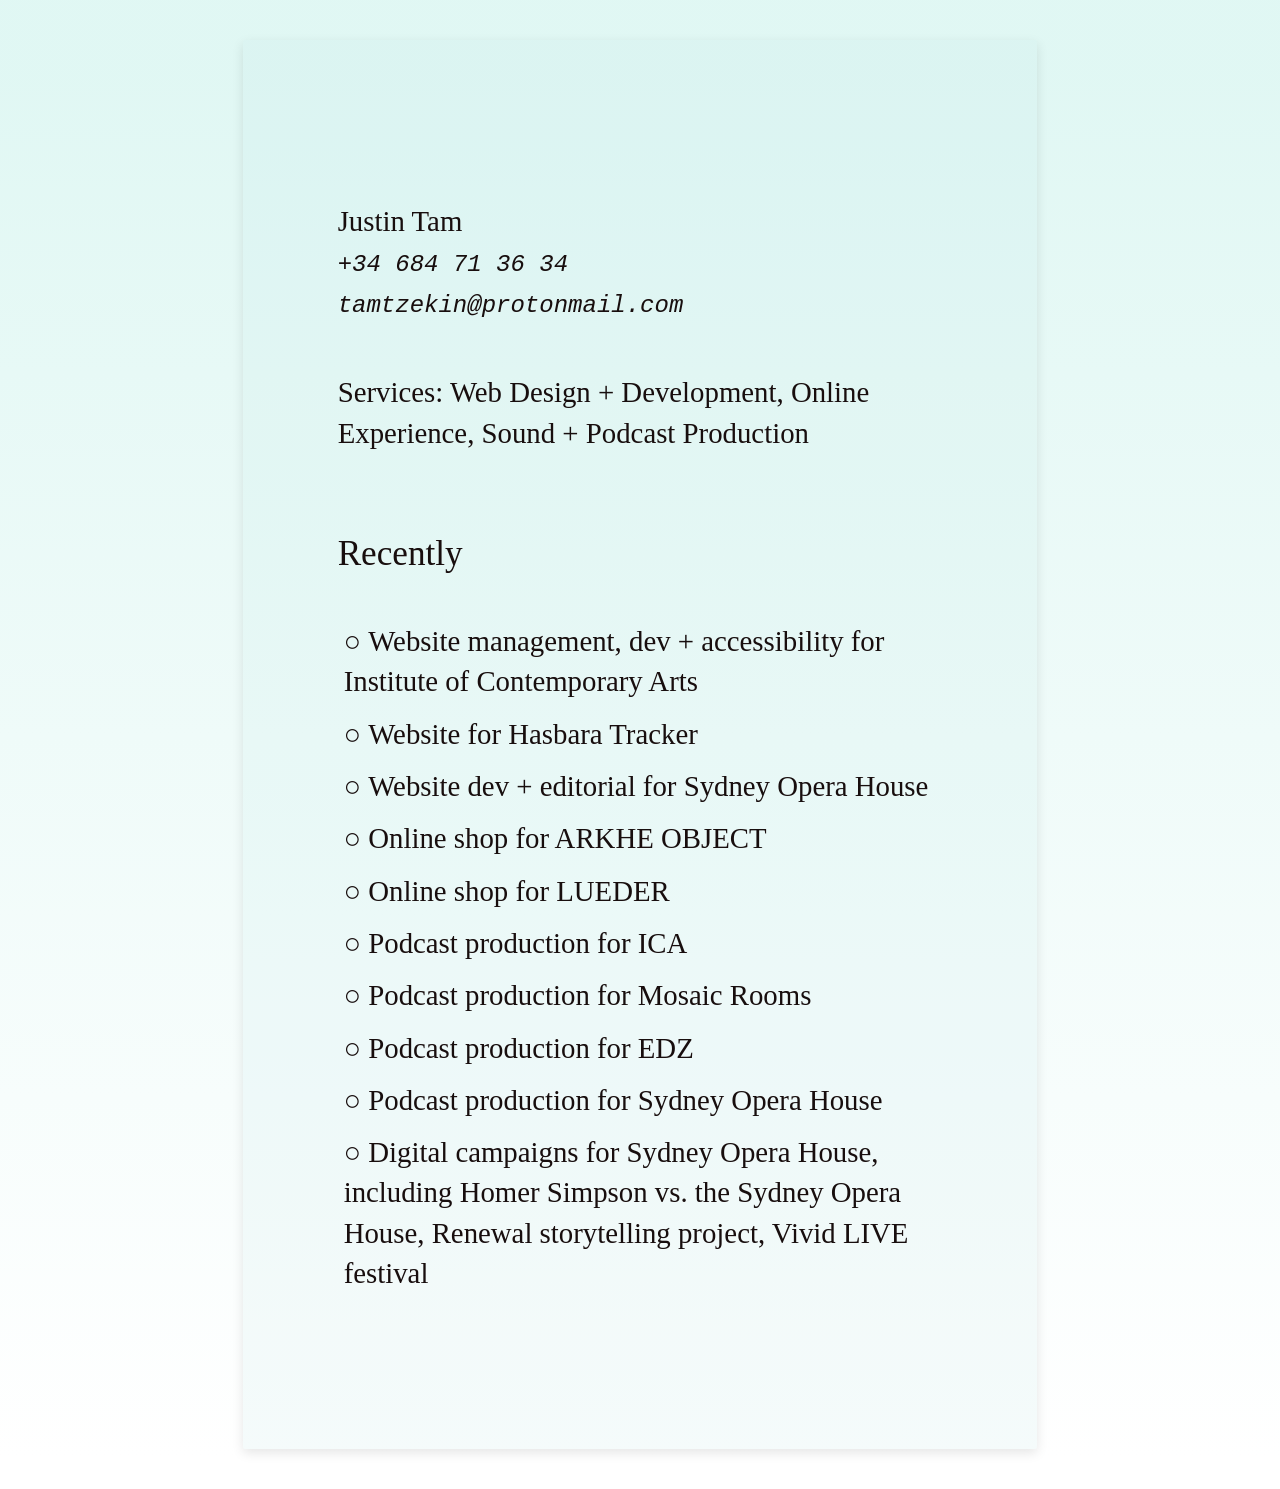
==== index.html @ 3c20fd83 "single page view, progressive blur on scroll" ====
<!DOCTYPE html>
<html lang="en">

<head>
<link rel="icon" 
      type="image/png" 
      href="fav.png"></link>
<meta charset="utf-8">
<meta name="viewport" content="width=device-width,height=device-height,initial-scale=1.0"/>
<meta name="description"content="Justin Tam is a fiction writer, musician, programmer, and game designer based in London."
<meta name="keywords" content="Music, sound design, Asian artists, Asian musicians, Eternal Dragonz, Skyline Death, Sydney Opera House, Victoria Kim, V Kim, Kiko Kicks, Gold Chainz">
<link href="assets/style.css" rel="stylesheet" type="text/css">
<script src="script.js"></script>
</head>

<body>
    <div class="page">

        <header>
          <span class="lang-swap" data-language="谭梓建">Justin Tam</span> 
          <br>
          <sup>
            <a href="tel:+34 684 71 36 34">+34 684 71 36 34</a><br>
            <a href="mailto:tamtzekin@protonmail.com">tamtzekin@protonmail.com</a>
            <br>
            <br>
      
          </sup>
        </header>



    <span class="lang-swap" data-language="Servicios: Diseño + Desarrollo Web, Experiencia Online, Producción de Sonido + Podcast">Services: Web Design + Development, Online Experience, Sound + Podcast Production
    </span>

    <br>
      <br>

      <h3 class="lang-swap" data-language="Reciente">Recently </h3><br>

      <li>Website management, dev + accessibility for <a href="https://ica.art/" target="_blank">Institute of Contemporary Arts</a></li>

      <li>Website for <a href="https://hasbaratracker.com/" target="_blank">Hasbara Tracker</a></li>

      <li>Website dev + editorial for <a href="https://www.sydneyoperahouse.com/stream-read-listen" target="_blank">Sydney Opera House</a></li>

      <li>Online shop for <a href="https://www.arkheobject.com/" target="_blank">ARKHE OBJECT</a></li>

      <li>Online shop for <a href="https://lueder.shop/" target="_blank">LUEDER</a></li>

      <li>Podcast production for <a href="https://www.ica.art/infrequencies" target="_blank">ICA</a>
      </li>

      <li>Podcast production for <a href="https://open.spotify.com/show/5gxnqYDnMcfVVMA0fKCz3x" target="_blank">Mosaic Rooms</a>
      </li>

      <li>Podcast production for <a href="https://open.spotify.com/show/491cFBW5L7YvdciKufolEf" target="_blank">EDZ</a>
      </li>

      <li>Podcast production for <a href="https://open.spotify.com/episode/0NImUSTzLXQZcjiHueVK46" target="_blank">Sydney Opera House</a>

      <li>Digital campaigns for Sydney Opera House, including <a href="https://www.youtube.com/watch?v=HdIQET-s1J4" target="_blank">Homer Simpson vs. the Sydney Opera House</a>,
        <a href="https://stories.sydneyoperahouse.com/renewing-an-icon/">Renewal storytelling project</a>, <a href="https://www.dazeddigital.com/photography/article/31172/1/the-photographer-who-captured-joy-division-and-new-order" target="_blank">Vivid LIVE festival</a></li>

    </p>
    </div>
</body>
</html>
---- assets/style.css ----
@font-face {
    font-family: 'Pantasia', serif;
    src: url("../justintam.github.io/assets/fonts/PantasiaCondensed-Regular.otf") format("opentype");
    /* font-display: fallback; */
}

#links {
	overflow-x: hidden;
	min-width: 30%;
	width: 30%;
}

#main {
	overflow-x: hidden;
	min-width: 30%;
	width: 30%;
}

#projects {
	overflow-x: hidden;
	min-width: 30%;
	width: 30%;
}

details {
	display: inline;
}

details summary {
	display: inline;
	list-style: none;
	cursor: crosshair;
	white-space: nowrap;
	/* padding-left: 0.3em; */
}

details > :not(summary) {
    display: inline;
}

details summary::-webkit-details-marker {
    display: none;
}

section {
    display: flex;
    flex-direction: row;
}

section div {
    width: 70%;
}

section div.body-text {
    padding: 60px 100px;
}

/* .body-text {
	font-size: 1.2rem;
	text-shadow: 0.3px 0.5px #580000;;
	
	animation: fadeIn ease 0.8s;
	-webkit-animation: fadeIn ease 0.8s;
	-moz-animation: fadeIn ease 0.8s;
	-o-animation: fadeIn ease 0.8s;
	-ms-animation: fadeIn ease 0.8s;
} */

@keyframes fadeIn{
	0% {
	  opacity: 0;
	}
	100% {
	  opacity: 1;
	}
  }
  
  @-moz-keyframes fadeIn {
	0% {
	  opacity: 0;
	}
	100% {
	  opacity: 1;
	}
  }
  
  @-webkit-keyframes fadeIn {
	0% {
	  opacity: 0;
	}
	100% {
	  opacity: 1;
	}
  }
  
  @-o-keyframes fadeIn {
	0% {
	  opacity: 0;
	}
	100% {
	  opacity: 1;
	}
  }
  
  @-ms-keyframes fadeIn {
	0% {
	  opacity: 0;
	}
	100% {
	  opacity: 1;
	}
  }

html {
	min-height: 100%;
	background: linear-gradient(hwb(170 88% 3%) 5%, rgba(188,228,229, 0) 98%);
	overscroll-behavior: none;
}

body {
	--color-text: #180e0e;
	--color-link: #180e0e;
	--color-link-hover: #c55347;
	color: var(--color-text);

	font-size: 1.8rem;
	
	font-family: serif;
	
	line-height: 1.4;
	margin: 0;
	padding: 40px 20px;
	position: relative;
	z-index: 20;
	display: flex;
	justify-content: center;
	align-items: flex-start;
	min-height: 100vh;
	cursor: crosshair;

	-webkit-font-smoothing:antialiased;-moz-osx-font-smoothing:grayscale;text-rendering:optimizeLegibility
}

.page {
	max-width: 160mm;
	width: 100%;
	background: rgba(188,228,229, 0.15);
	padding: 40mm 25mm;
	box-shadow: 0 4px 12px rgba(0,0,0,0.1);
	border-radius: 2px;
	position: relative;
}

header {
	position: sticky;
	top: 0;
	z-index: 100;
	padding: 10px 0;
	--scroll-progress: 0;
	transition: color 0.2s cubic-bezier(0.4, 0, 0.2, 1);
}

header.scrolled {
	color: var(--color-link-hover);
}

header.scrolled * {
	color: var(--color-link-hover) !important;
}

/* Smooth transitions for dynamic blur effect */
.page > span,
.page > h3,
.page > li {
	transition: filter 0.1s ease-out;
}


a {
    /* color: darkslategray;
	*/
	text-decoration: none;
	color: var(--color-link);
	outline: none;
}

a:hover {
	color: var(--color-link-hover);
	outline: none;
}

/* a:hover {
    color: #d31c22;
    cursor: help;
    font-style: oblique;
	
} */

a::selection {
    background: #000;
    color: #fdbf68;
}

::selection {
    background: #000;
    color: #fff;
}

a[target="_blank"]:hover::after {
  content: url([data-uri]);
  margin: 0 3px 0 5px;
}

h1 {
    /* float: left; */
    font-size: 1.8rem;
    /* position: fixed; */
} 

h3 {
	font-size: 2.2rem;
	font-family: serif;
	font-weight: 400;
	display: inline-block;
}

h3:hover {
	transform: rotate(-4.6deg);
}


a.toplinks {
    background-size: 500% auto;
    background-position: -0% 0;
    color: #d31c22;
    font-size: 1rem;
    transition: background-position 1s ease-out;
    text-decoration: none;
}

a.toplinks:hover {
    background-position: -99.99% 0;
    cursor: help;
    font-size: 0;
    font-style: oblique;
    line-height: 0;
}

a.toplinks:hover:before {
    content: attr(data-hover);
    font-size: 1rem;
	
}

sup {
  font-size: 1.5rem;
  font-family: monospace;
  font-style: oblique;
	vertical-align: middle;
	line-break: auto;
}

li {
    list-style-type: none;    
	padding: 8px 0 4px 0;
	padding-left: 6px;
}

li::marker {
	content: "○ ";
	font-size: 1em;
}

/* to make youtube responsive */
/* .embed-wrapper {
	overflow: hidden;
	padding-top: 56.25%;
	position: relative;
}
.embed-wrapper iframe {
	 border: 0;
	 height: 100%;
	 left: 0;
	 position: absolute;
	 top: 0;
	 width: 100%;
} */

p {
	display: inline; /* Crucial - prevents <details> from being ejected */
	margin: 0; /* Remove default paragraph margins */
}

.wheel {
	font-size: 1rem;
	/* padding-top: 10rem; */
}

/** MOBILE VIEW **/
@media only screen and (max-width: 768px) {
	body {
		padding: 20px 10px;
	}
	
	.page {
		max-width: 100%;
		padding: 30px 20px;
		box-shadow: none;
		border-radius: 0;
	}
	
	img {
		width: 100%;
	}
	
	iframe {
		width: 100%;
	}
}


/* Scribble link animation */
.link--worksans {
    font-family: 'Work Sans', sans-serif;
    font-size: 1.25rem;
}

.link--worksans::before {
    display: none;
}


.link {
    cursor: crosshair;
    font-size: 18px;
    position: relative;
    white-space: nowrap;
    color: var(--color-link);
}

.link::before,
.link::after {
    position: absolute;
    width: 100%;
    height: 1px;
    background: currentColor;
    top: 100%;
    left: 0;
    pointer-events: none;
}

.link::before {
	content: '';
    /* show by default */
}

.link__graphic {
    position: absolute;
    top: 0;
    left: 0;
    pointer-events: none;
    fill: none;
    stroke: var(--color-link-hover);
    stroke-width: 1px;
}

.link__graphic--stroke path {
    stroke-dasharray: 1;
    stroke-dashoffset: 1;
}

.link:hover .link__graphic--stroke path {
    stroke-dashoffset: 0;
}

.link__graphic--scribble {
    top: 100%;
}

.link__graphic--scribble path {
    transition: stroke-dashoffset 1.4s cubic-bezier(0.2, 0, 0.3, 0.6);
}

.link:hover .link__graphic--scribble path {
    transition-timing-function: cubic-bezier(2, 1.3, 2.7, 1);
    transition-duration: 0.7s;
}

.lang-swap {
	position: relative;
	display: inline-block;   /* Required for pseudo-elements */
  }
  
  .lang-swap:hover {
	color: transparent;     /* Hide original text */
  }
  
  .lang-swap:hover::after {
	content: attr(data-language);
	position: absolute;
	left: 0;
	top: 0;
	color: initial;
  }

/* Keep link visible during hover */
.lang-swap:hover a {
	position: relative;
	z-index: 1;
  }
  
/* 
// Original code
.link__graphic--scribble path {
	transition: stroke-dashoffset 0.6s cubic-bezier(0.7, 0, 0.3, 1);
}

.link:hover .link__graphic--scribble path {
	transition-timing-function: cubic-bezier(0.8, 1, 0.7, 1);
	transition-duration: 0.3s;
} */
/* Portrait fade */
/* 
.img-opacity img {
    position: absolute;
    top: 20%;
    right: 0;
    bottom: 0;
    left: 80%;
}

.img-opacity .img-1 {
    opacity: 0.1;
}

.img-opacity .img-2 {
    opacity: 0;
}

.img-opacity:hover .img-1 {
    opacity: 0;
}

.img-opacity:hover .img-2 {
    opacity: 1;
}

.img-opacity img {
    transition:all .2s ease-in-out;
    -webkit-transition:all .2s ease-in-out;
    -moz-transition:all .2s ease-in-out;
    -ms-transition:all .2s ease-in-out;
    -o-transition:all .2s ease-in-out;
}

.img-opacity:hover img {
    transition:all .1s ease-in-out;
    -webkit-transition:all .1s ease-in-out;
    -moz-transition:all .1s ease-in-out;
    -ms-transition:all .1s ease-in-out;
    -o-transition:all .1s ease-in-out;
} */
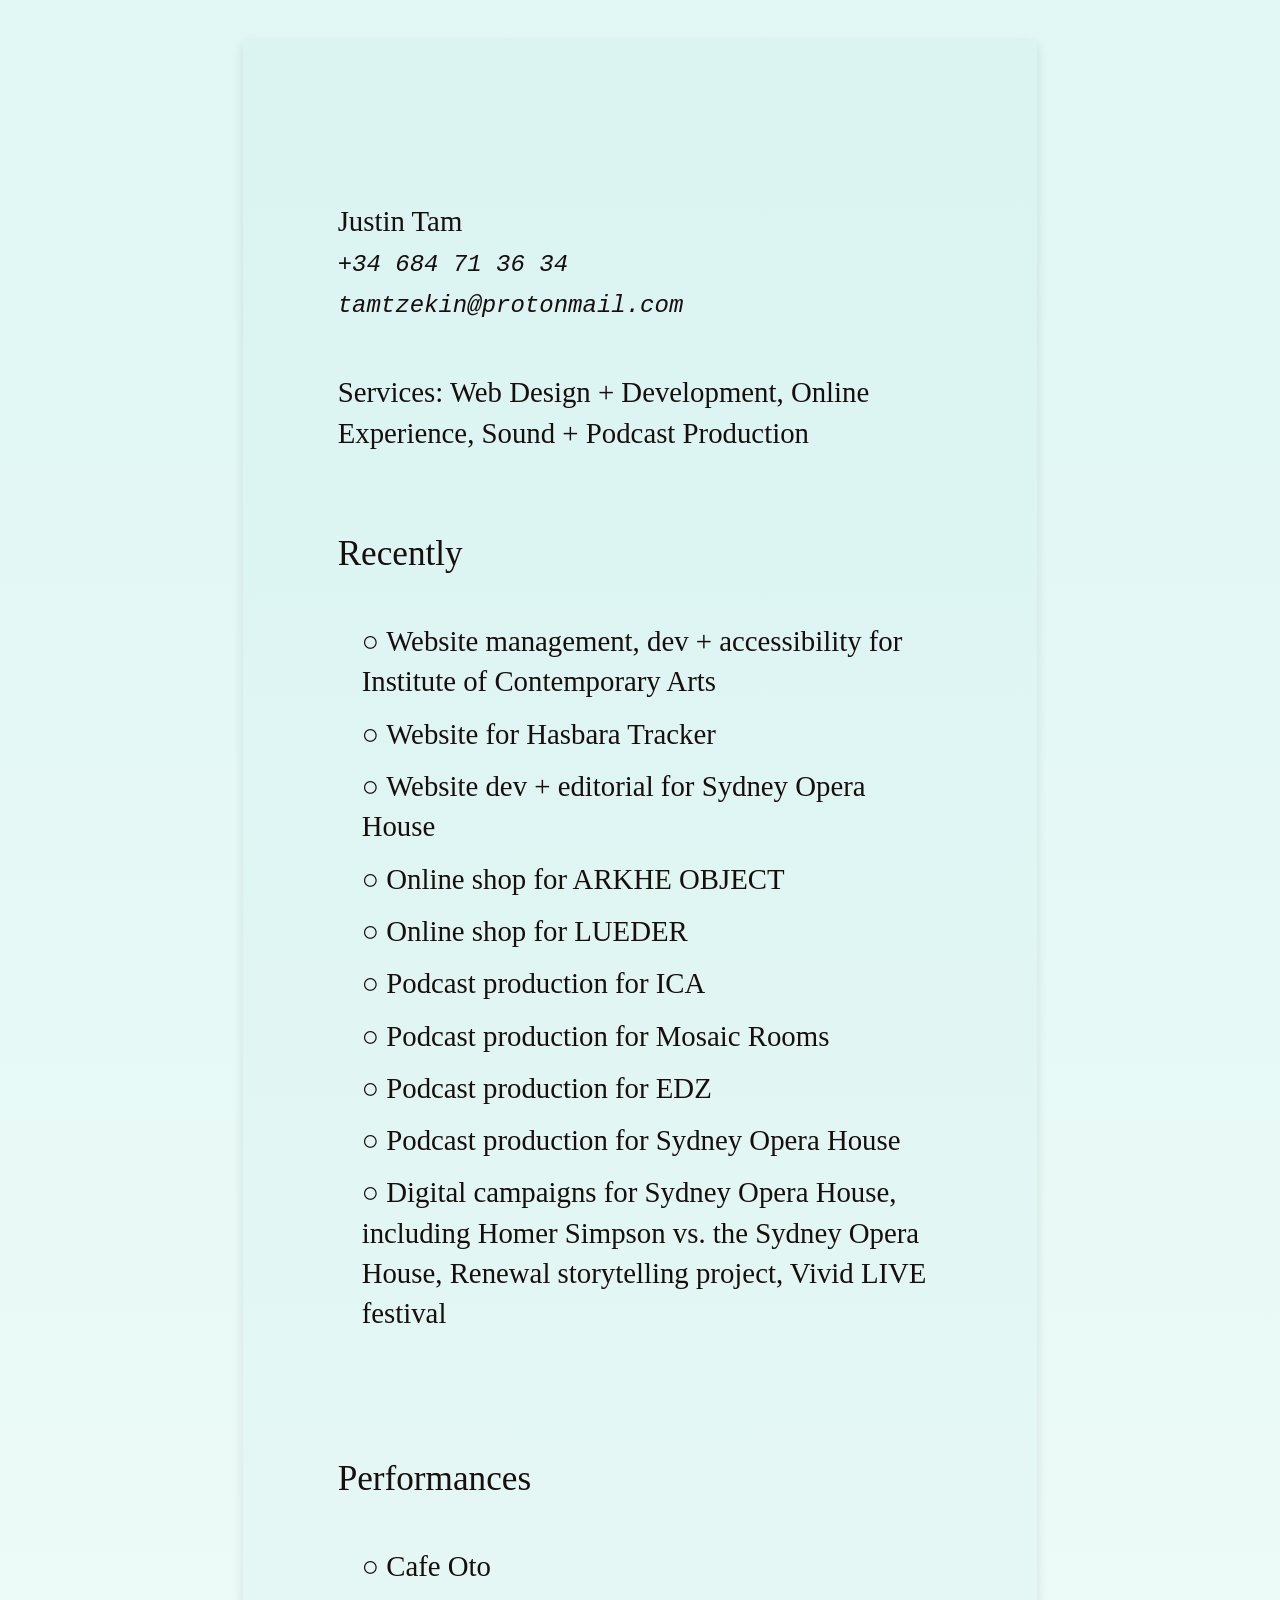
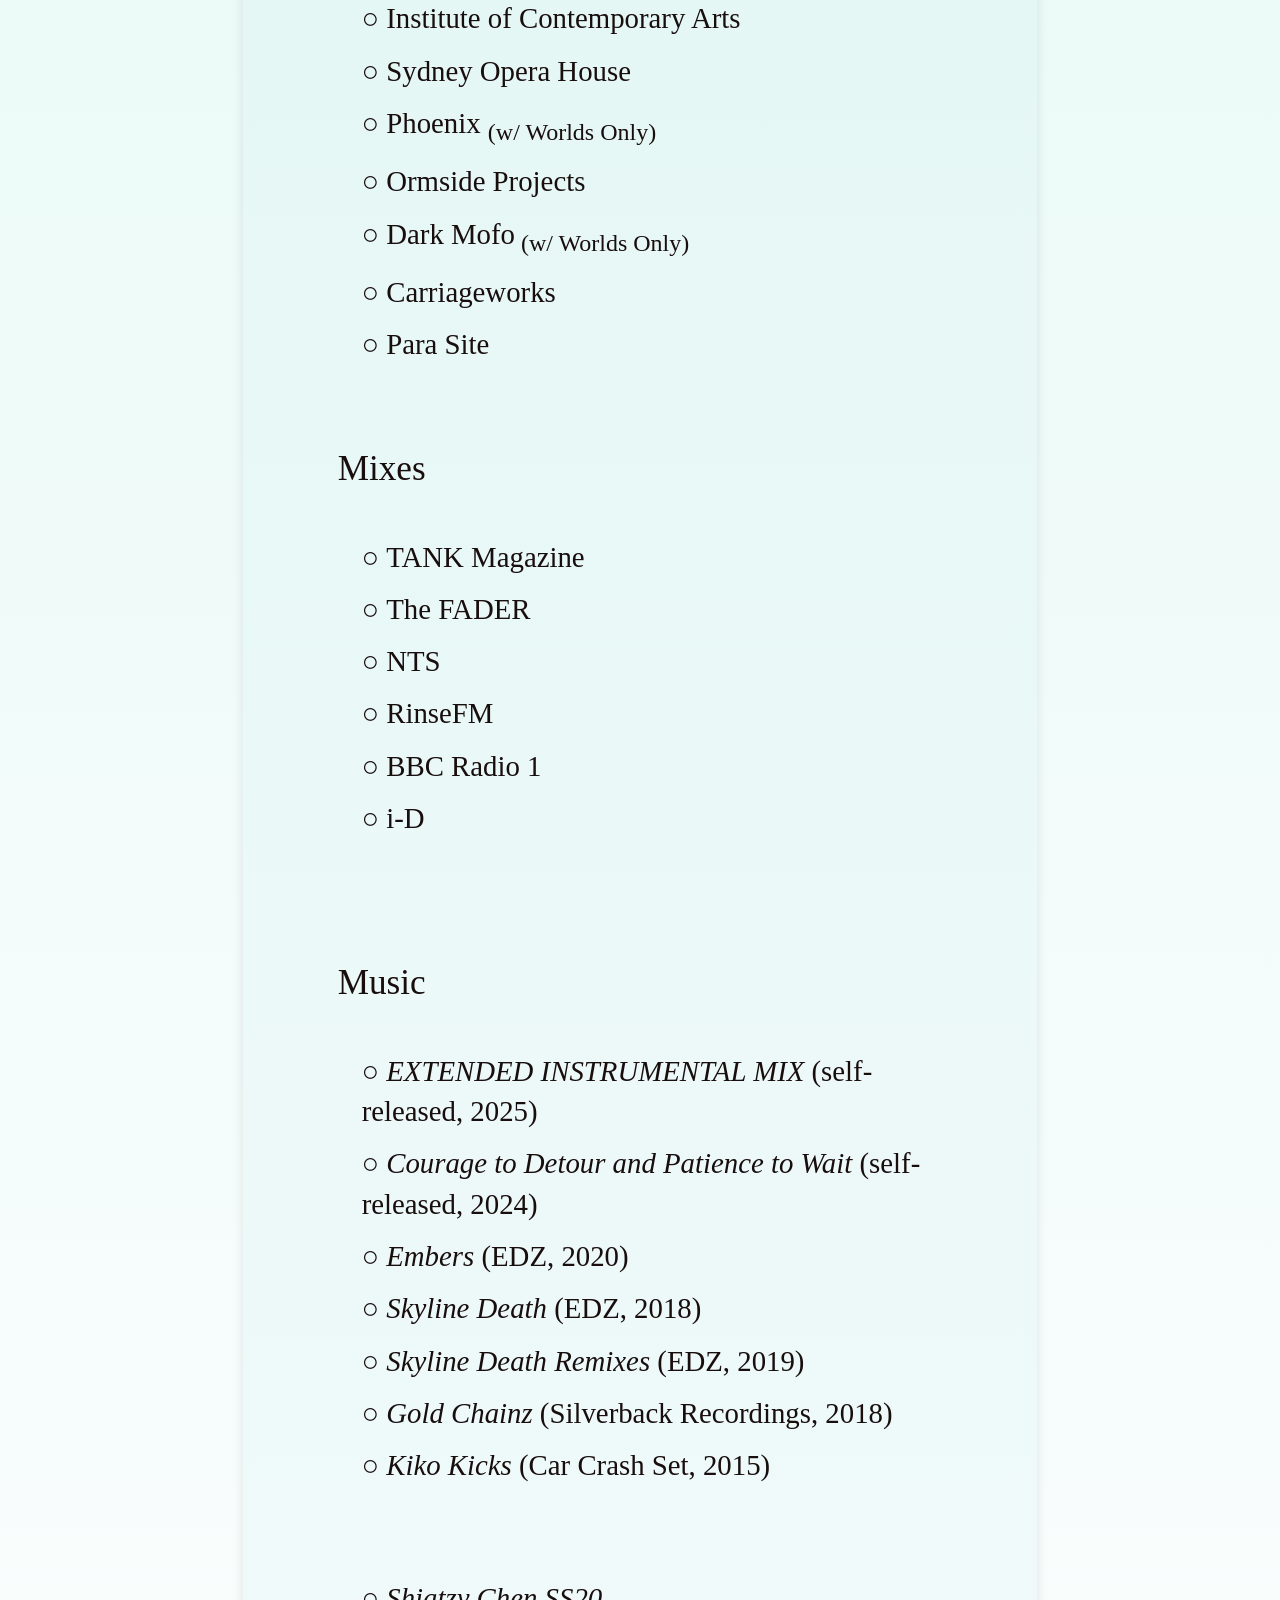
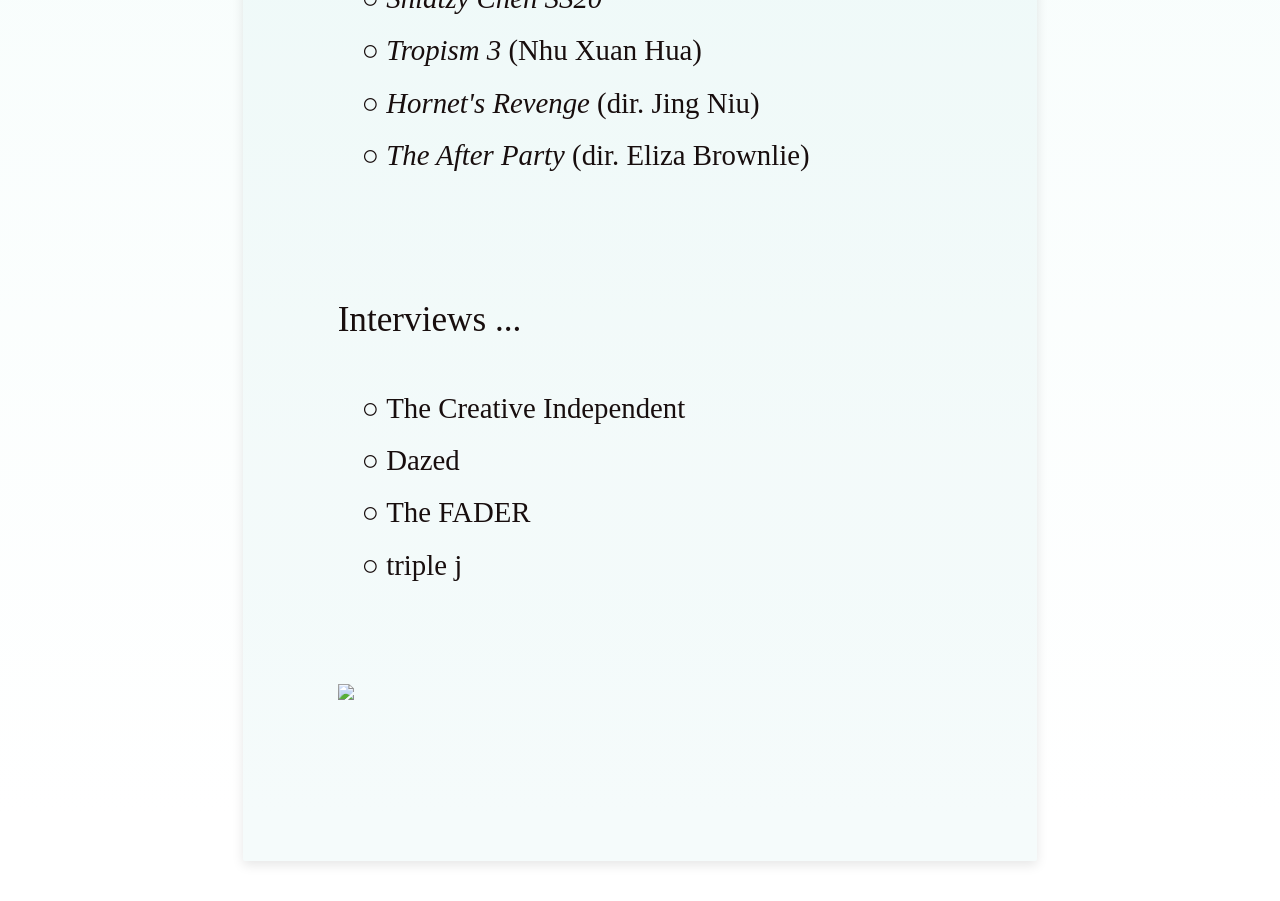
==== commit 8d2a4e85: "added rest of projects, neater bullet pts" ====
--- a/index.html
+++ b/index.html
@@ -62,6 +62,84 @@
       <li>Digital campaigns for Sydney Opera House, including <a href="https://www.youtube.com/watch?v=HdIQET-s1J4" target="_blank">Homer Simpson vs. the Sydney Opera House</a>,
         <a href="https://stories.sydneyoperahouse.com/renewing-an-icon/">Renewal storytelling project</a>, <a href="https://www.dazeddigital.com/photography/article/31172/1/the-photographer-who-captured-joy-division-and-new-order" target="_blank">Vivid LIVE festival</a></li>
 
+    <br><br>
+
+    <h3 class="lang-swap" data-language="Actuaciones">Performances</h3><br>
+
+    <li><a href="https://www.cafeoto.co.uk/events/scorpio-red-march-2024/" target="_blank">Cafe Oto</a></li>
+    
+    <li><a href="https://www.ica.art/live/minus-one/edz" target="_blank">Institute of Contemporary Arts</a></li>
+    
+    <li><a href="https://www.vice.com/en/article/is-the-opera-house-sydneys-last-club/" target="_blank">Sydney Opera House</a></li>
+
+    <li><a href="https://phoenixcentralpark.com.au/season-xi/worlds-only" target="_blank">Phoenix</a> <sub>(w/ Worlds Only)</sub></li>
+
+    <li><a href="https://on.soundcloud.com/Rcdef2Smz4EfU2K77" target="_blank">Ormside Projects</a></li>
+
+    <li><a href="https://darkmofo.net.au/program/night-mass-god-complex" target="_blank">Dark Mofo</a><sub> (w/ Worlds Only)</sub></li>
+    
+    <li><a href="http://unprojects.org.au/magazine/issues/issue-9-2/on-ownership/" target="_blank">Carriageworks</a></li>
+
+    <li><a href="https://www.para-site.art/exhibitions/in-search-of-miss-ruthless/" target="_blank">Para Site</a></li>
+
+    <br>
+
+    <h3 class="lang-swap" data-language="Pinchando">Mixes</h3><br>
+
+    <li><a href="https://soundcloud.com/tank-magazine/tank-mix-tzekin" target="_blank">TANK Magazine</a></li>
+
+    <li><a href="https://www.thefader.com/2016/04/22/fader-mix-eternal-dragonz" target="_blank">The FADER</a></li>
+    
+    <li><a href="https://www.nts.live/shows/guests/episodes/eastern-margins-w-miho-hatori-tzekin-5th-september-2019" target="_blank">NTS</a></li>
+    
+    <li><a href="https://soundcloud.com/rinsefm/fadetomind140416" target="_blank">RinseFM</a></li>
+    
+    <li><a href="https://soundcloud.com/tzekin/victoria-kim-mix-for-annie-nightingale-on-bbc-r1-1xtra?in=tzekin/sets/mixes" target="_blank">BBC Radio 1</a></li>
+    
+    <li><a href="https://i-d.vice.com/en_au/article/nenqpx/victoria-kim-music-todrink-bubble-tea-to" target="_blank">i-D</a></li>
+
+    <br><br>
+
+    <h3 class="lang-swap" data-language="Música">Music</h3><br>
+    
+    <li><a href="https://tzekin.bandcamp.com/album/extended-instrumental-mix" target="_blank"><em>EXTENDED INSTRUMENTAL MIX</em></a> (self-released, 2025)</li>
+
+    <li><a href="https://archive.org/details/worlds-only-courage-to-detour-and-patience-to-wait-/" target="_blank"><em>Courage to Detour and Patience to Wait</em></a> (self-released, 2024)</li>
+    
+    <li><a href="https://eternaldragonz.bandcamp.com/album/embers" target="_blank"><em>Embers</em></a> (EDZ, 2020)</li>
+
+    <li><a href="https://tzekin.bandcamp.com/album/skyline-death" target="_blank"><em>Skyline Death</em></a> (EDZ, 2018)</li>
+
+    <li><a href="https://tzekin.bandcamp.com/album/skyline-death-remixes-2" target="_blank"><em>Skyline Death Remixes</em></a> (EDZ, 2019)</li>
+    
+    <li><a href="https://open.spotify.com/album/0VB2XpSGxLoxxxPV38pB45" target="_blank"><em>Gold Chainz</em></a> (Silverback Recordings, 2018)</li>
+    
+    <li><a href="https://soundcloud.com/180fact/victoria-kim-01-kiko-kicks" target="_blank"><em>Kiko Kicks</em></a> (Car Crash Set, 2015)</li>
+
+    <br><br>
+
+    <li><a href="https://vimeo.com/440631277" target="_blank"><em>Shiatzy Chen SS20</em></a></li> 
+    <li><a href="https://www.nhuxuanhua.com/tropism-3-here-they-us-i-there" target="_blank"><em>Tropism 3</em></a> (Nhu Xuan Hua)</li>
+    <li><a href="https://festival.vconline.org/2018/films/hornets-revenge/" target="_blank"><em>Hornet's Revenge</em></a> (dir. Jing Niu)</li>
+    <li><a href="https://letterboxd.com/film/the-after-party-2016/" target="_blank"><em>The After Party</em></a> (dir. Eliza Brownlie)</li>
+
+    <br><br>
+
+    <h3 class="lang-swap" data-language="Entrevistas ...">Interviews ...</h3><br>
+    <li><a href="https://thecreativeindependent.com/people/dj-and-saxophonist-justin-tam-on-finding-the-moment-that-shifts-your-perspective/" target="_blank">The Creative Independent</a></li>
+    
+    <li><a href="http://www.dazeddigital.com/music/article/31069/1/exploring-the-asian-art-underground-through-a-western-lens" target="_blank">Dazed</a></li>
+    
+    <li><a href="" target="_blank">The FADER</a></li>
+        
+    <li><a href="https://www.abc.net.au/triplej/programs/something-more/tzekin/10803944" target="_blank">triple j</a></li>
+
+    <br><br>
+
+    <a href="https://www.youtube.com/watch?v=u1BWo2g7JBM" target="_">
+        <img src="./images/selca.jpg" width="30%">
+    </a>
+
     </p>
     </div>
 </body>
--- a/assets/style.css
+++ b/assets/style.css
@@ -175,6 +175,43 @@
 	transition: filter 0.1s ease-out;
 }
 
+/* Idle state - blur and darken the page more */
+body.page-idle {
+	filter: blur(4.5px);
+	transition: filter 0.5s ease-in-out;
+}
+
+body.page-idle::before {
+	content: '';
+	position: fixed;
+	top: 0;
+	left: 0;
+	width: 100%;
+	height: 100%;
+	background: rgba(0, 0, 0, 0.6);
+	pointer-events: none;
+	z-index: 50;
+	transition: opacity 2s ease-in-out;
+	opacity: 1;
+}
+
+body:not(.page-idle)::before {
+	opacity: 0;
+}
+
+/* Wake up animation - gentle shake effect */
+@keyframes shake {
+	0%, 100% { transform: translateX(0); }
+	10%, 30%, 50%, 70%, 90% { transform: translateX(-1px); }
+	22%, 45%, 75%, 95% { transform: translateX(1px); }
+}
+
+body.page-wake {
+	animation: shake 0.3s ease-in-out;
+	filter: blur(0px);
+	transition: filter 0.5s ease-out;
+}
+
 
 a {
     /* color: darkslategray;
@@ -263,7 +300,7 @@
 li {
     list-style-type: none;    
 	padding: 8px 0 4px 0;
-	padding-left: 6px;
+	margin-left: 24px;
 }
 
 li::marker {
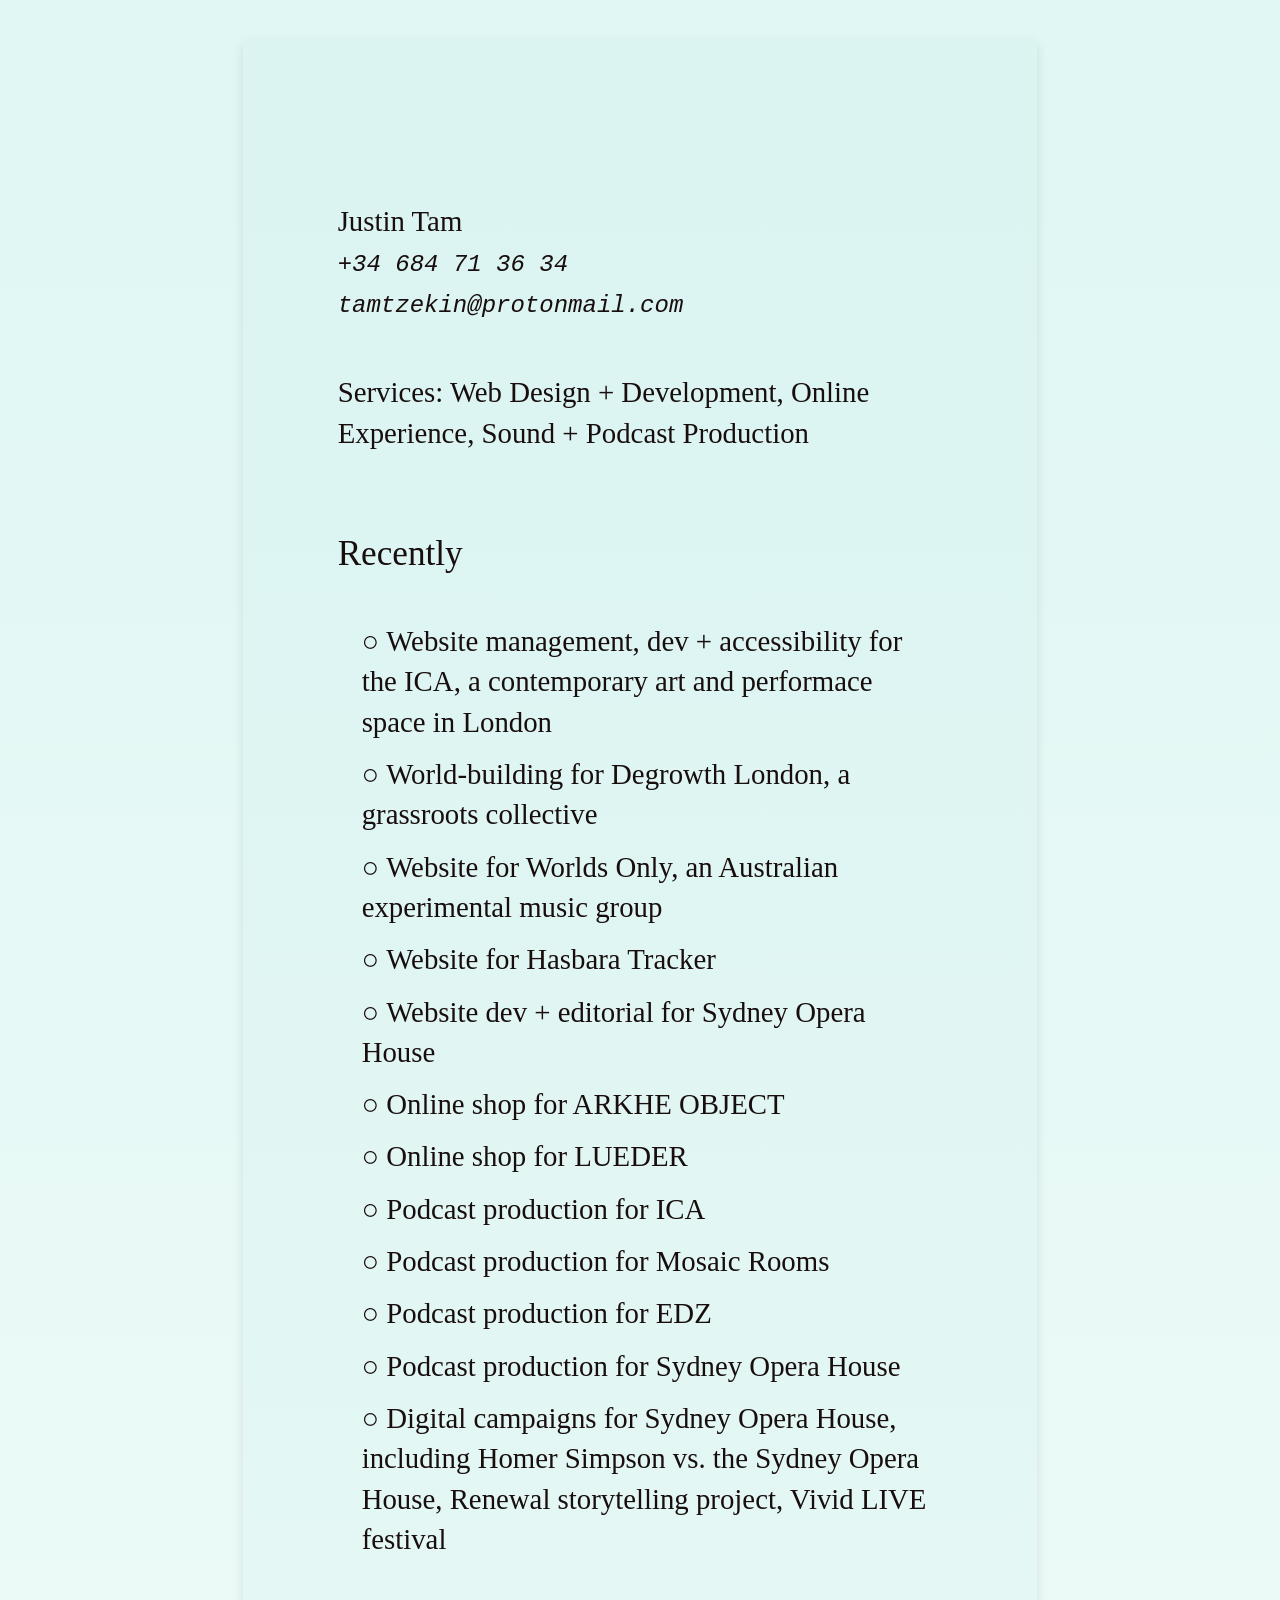
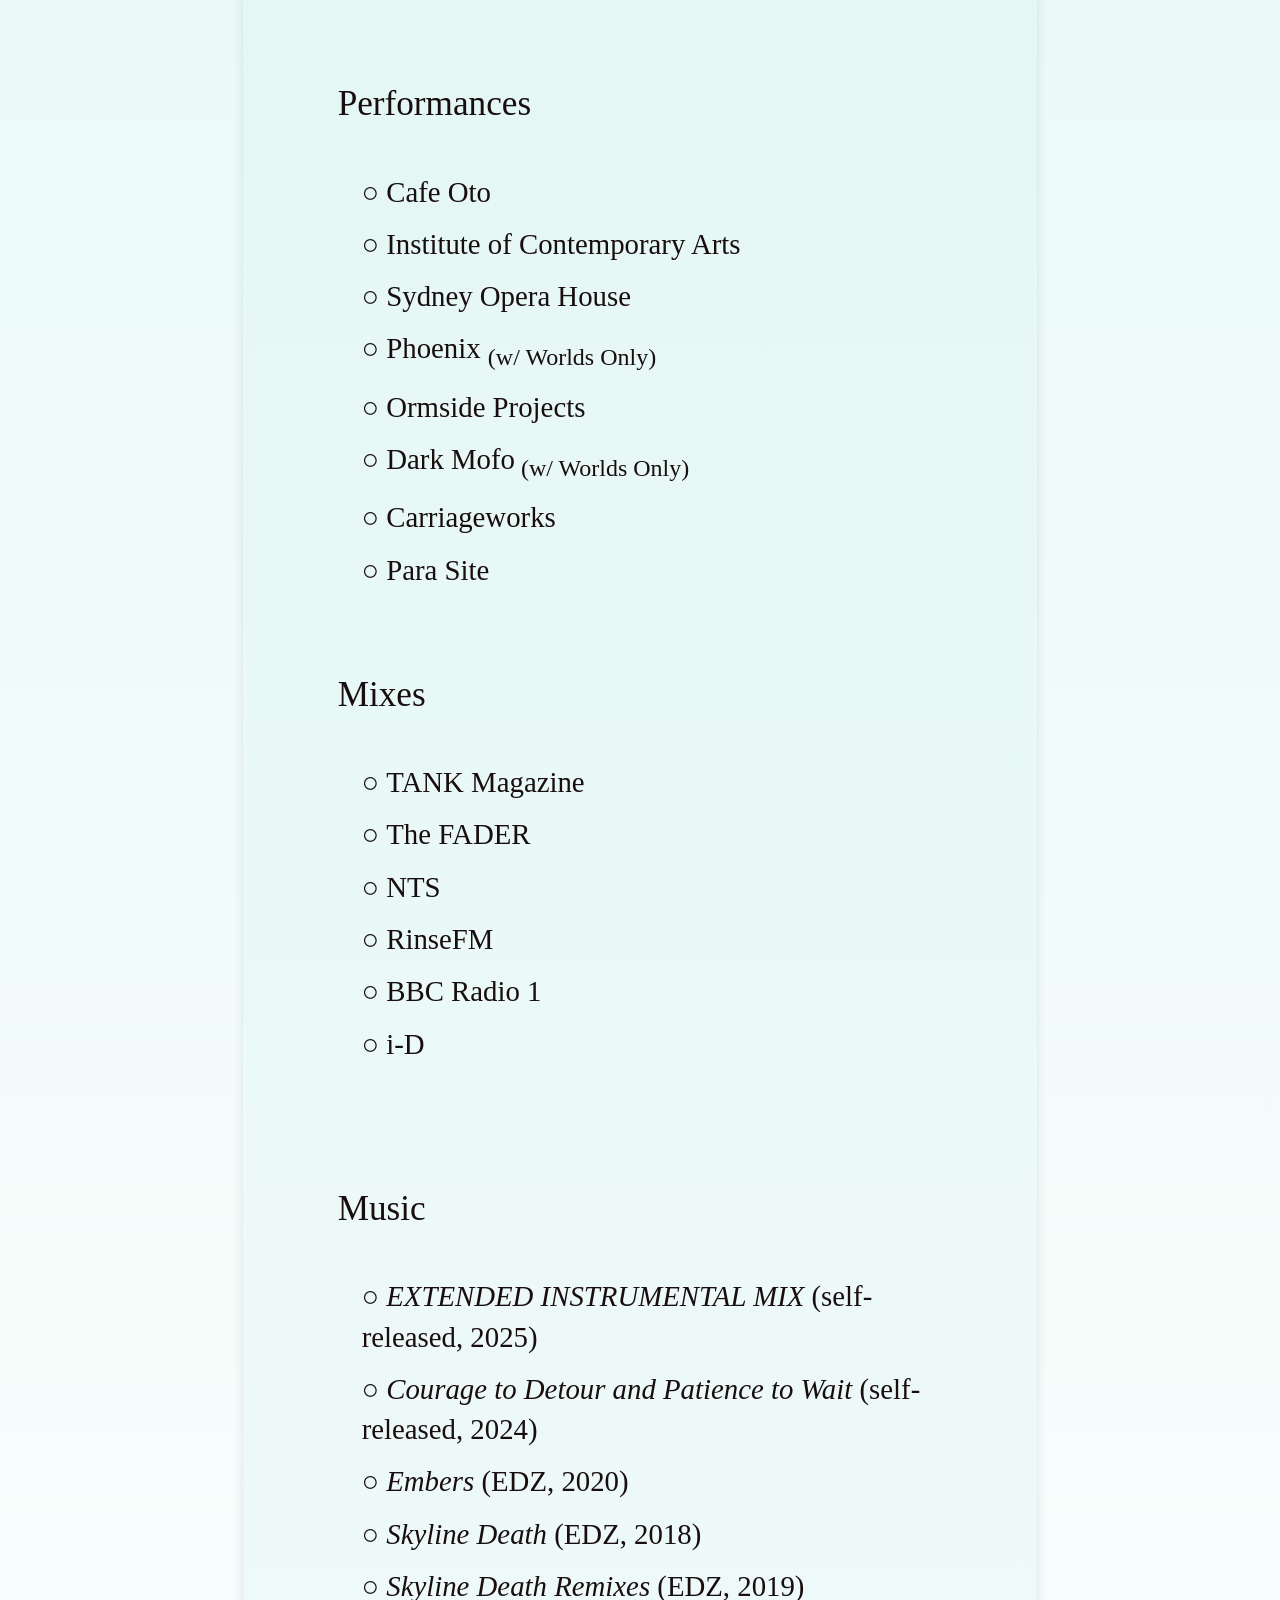
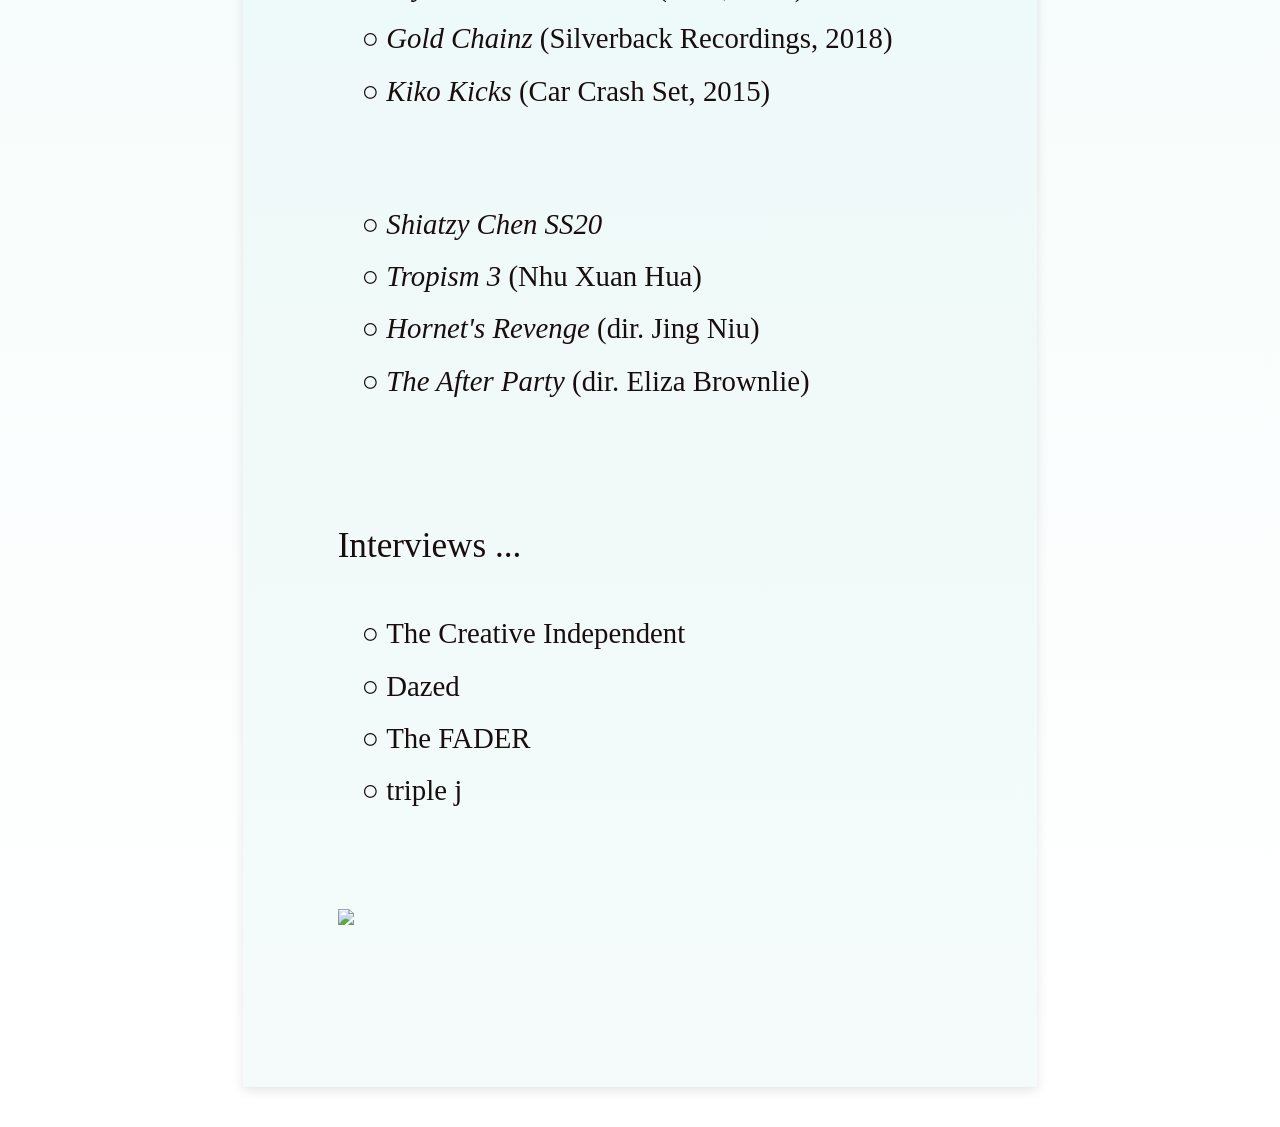
==== commit 0bdf0558: "recent work added" ====
--- a/index.html
+++ b/index.html
@@ -38,7 +38,12 @@
 
       <h3 class="lang-swap" data-language="Reciente">Recently </h3><br>
 
-      <li>Website management, dev + accessibility for <a href="https://ica.art/" target="_blank">Institute of Contemporary Arts</a></li>
+      <li>Website management, dev + accessibility for the <a href="https://ica.art/" target="_blank">ICA</a>, a contemporary art and performace space in London</li>
+
+
+      <li>World-building for <a href="https://explore.degrowthlondon.org/" target="_blank">Degrowth London</a>, a grassroots collective</li>
+
+      <li>Website for <a href="https://worldsonly.world/" target="_blank">Worlds Only</a>, an Australian experimental music group</li>
 
       <li>Website for <a href="https://hasbaratracker.com/" target="_blank">Hasbara Tracker</a></li>
 
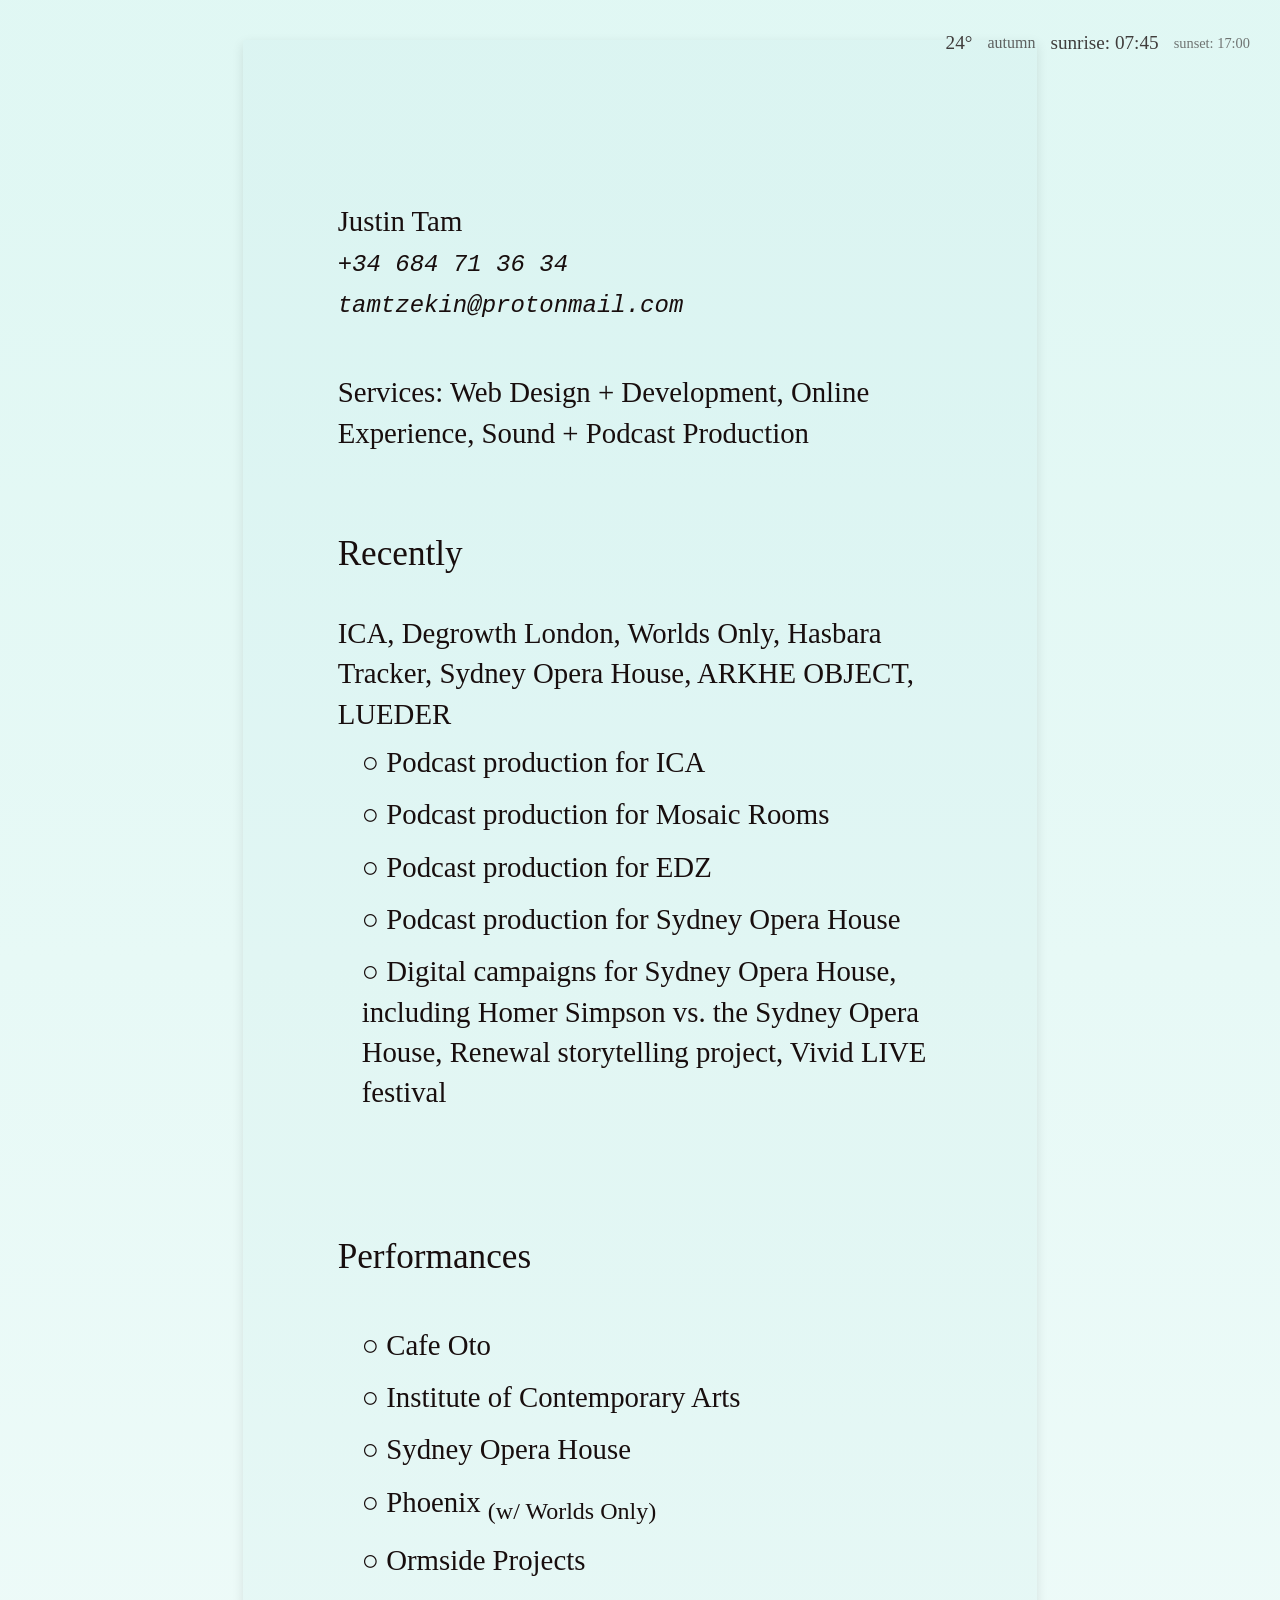
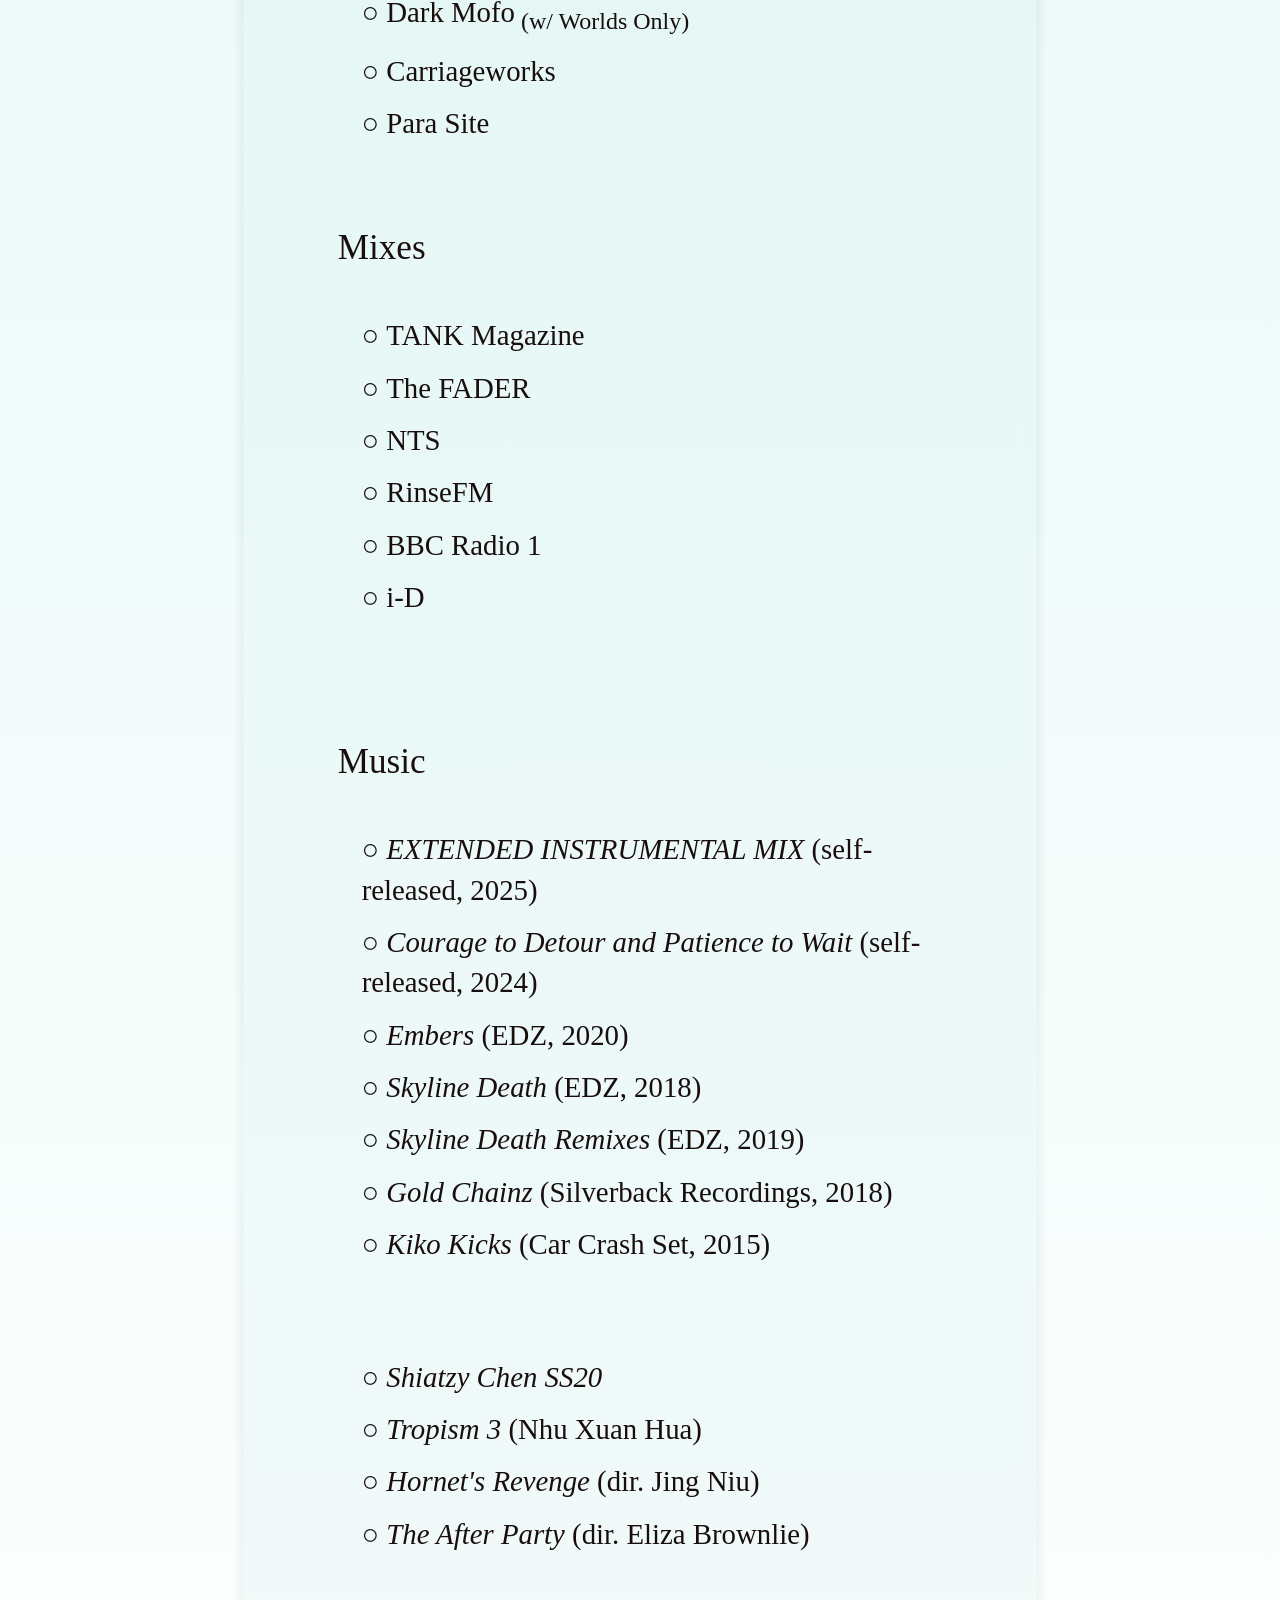
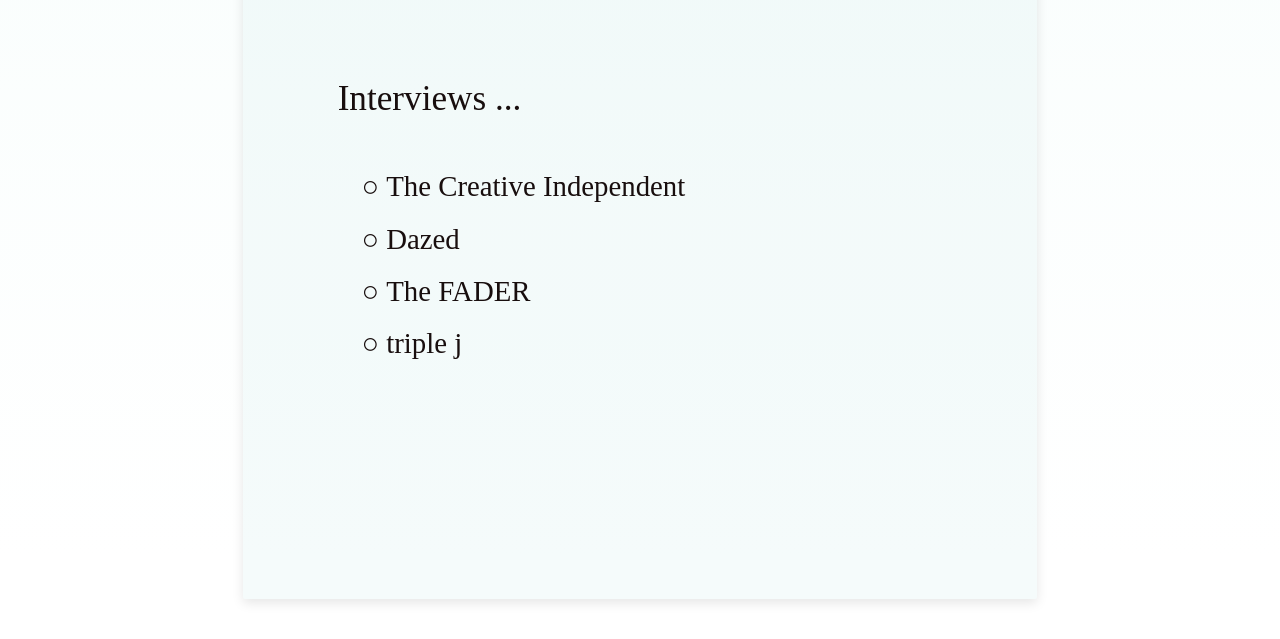
==== commit 884b2d3c: "weather component, fixed sticky business card header" ====
--- a/index.html
+++ b/index.html
@@ -14,6 +14,13 @@
 </head>
 
 <body>
+    <div class="weather" id="weather">
+      <span id="temp">--°</span>
+      <span id="season">--</span>
+      <span id="sunrise">sunrise: --</span>
+      <span id="sunset">sunset: --</span>
+    </div>
+
     <div class="page">
 
         <header>
@@ -38,20 +45,7 @@
 
       <h3 class="lang-swap" data-language="Reciente">Recently </h3><br>
 
-      <li>Website management, dev + accessibility for the <a href="https://ica.art/" target="_blank">ICA</a>, a contemporary art and performace space in London</li>
-
-
-      <li>World-building for <a href="https://explore.degrowthlondon.org/" target="_blank">Degrowth London</a>, a grassroots collective</li>
-
-      <li>Website for <a href="https://worldsonly.world/" target="_blank">Worlds Only</a>, an Australian experimental music group</li>
-
-      <li>Website for <a href="https://hasbaratracker.com/" target="_blank">Hasbara Tracker</a></li>
-
-      <li>Website dev + editorial for <a href="https://www.sydneyoperahouse.com/stream-read-listen" target="_blank">Sydney Opera House</a></li>
-
-      <li>Online shop for <a href="https://www.arkheobject.com/" target="_blank">ARKHE OBJECT</a></li>
-
-      <li>Online shop for <a href="https://lueder.shop/" target="_blank">LUEDER</a></li>
+      <p><a href="https://ica.art/" target="_blank">ICA</a>, <a href="https://explore.degrowthlondon.org/" target="_blank">Degrowth London</a>, <a href="https://worldsonly.world/" target="_blank">Worlds Only</a>, <a href="https://hasbaratracker.com/" target="_blank">Hasbara Tracker</a>, <a href="https://www.sydneyoperahouse.com/stream-read-listen" target="_blank">Sydney Opera House</a>, <a href="https://www.arkheobject.com/" target="_blank">ARKHE OBJECT</a>, <a href="https://lueder.shop/" target="_blank">LUEDER</a></p>
 
       <li>Podcast production for <a href="https://www.ica.art/infrequencies" target="_blank">ICA</a>
       </li>
@@ -141,10 +135,6 @@
 
     <br><br>
 
-    <a href="https://www.youtube.com/watch?v=u1BWo2g7JBM" target="_">
-        <img src="./images/selca.jpg" width="30%">
-    </a>
-
     </p>
     </div>
 </body>
--- a/assets/style.css
+++ b/assets/style.css
@@ -160,6 +160,32 @@
 	transition: color 0.2s cubic-bezier(0.4, 0, 0.2, 1);
 }
 
+.weather {
+	position: fixed;
+	top: 30px;
+	right: 30px;
+	font-size: 1.2rem;
+	opacity: 0.8;
+	display: flex;
+	align-items: center;
+	gap: 15px;
+	z-index: 200;
+}
+
+.weather #temp {
+	font-weight: normal;
+}
+
+.weather #season {
+	font-size: 1rem;
+	opacity: 0.8;
+}
+
+.weather #sunset {
+	font-size: 0.9rem;
+	opacity: 0.7;
+}
+
 header.scrolled {
 	color: var(--color-link-hover);
 }
@@ -176,9 +202,13 @@
 }
 
 /* Idle state - blur and darken the page more */
-body.page-idle {
+body.page-idle .page {
 	filter: blur(4.5px);
 	transition: filter 0.5s ease-in-out;
+}
+
+body.page-idle header {
+	filter: blur(0px);
 }
 
 body.page-idle::before {
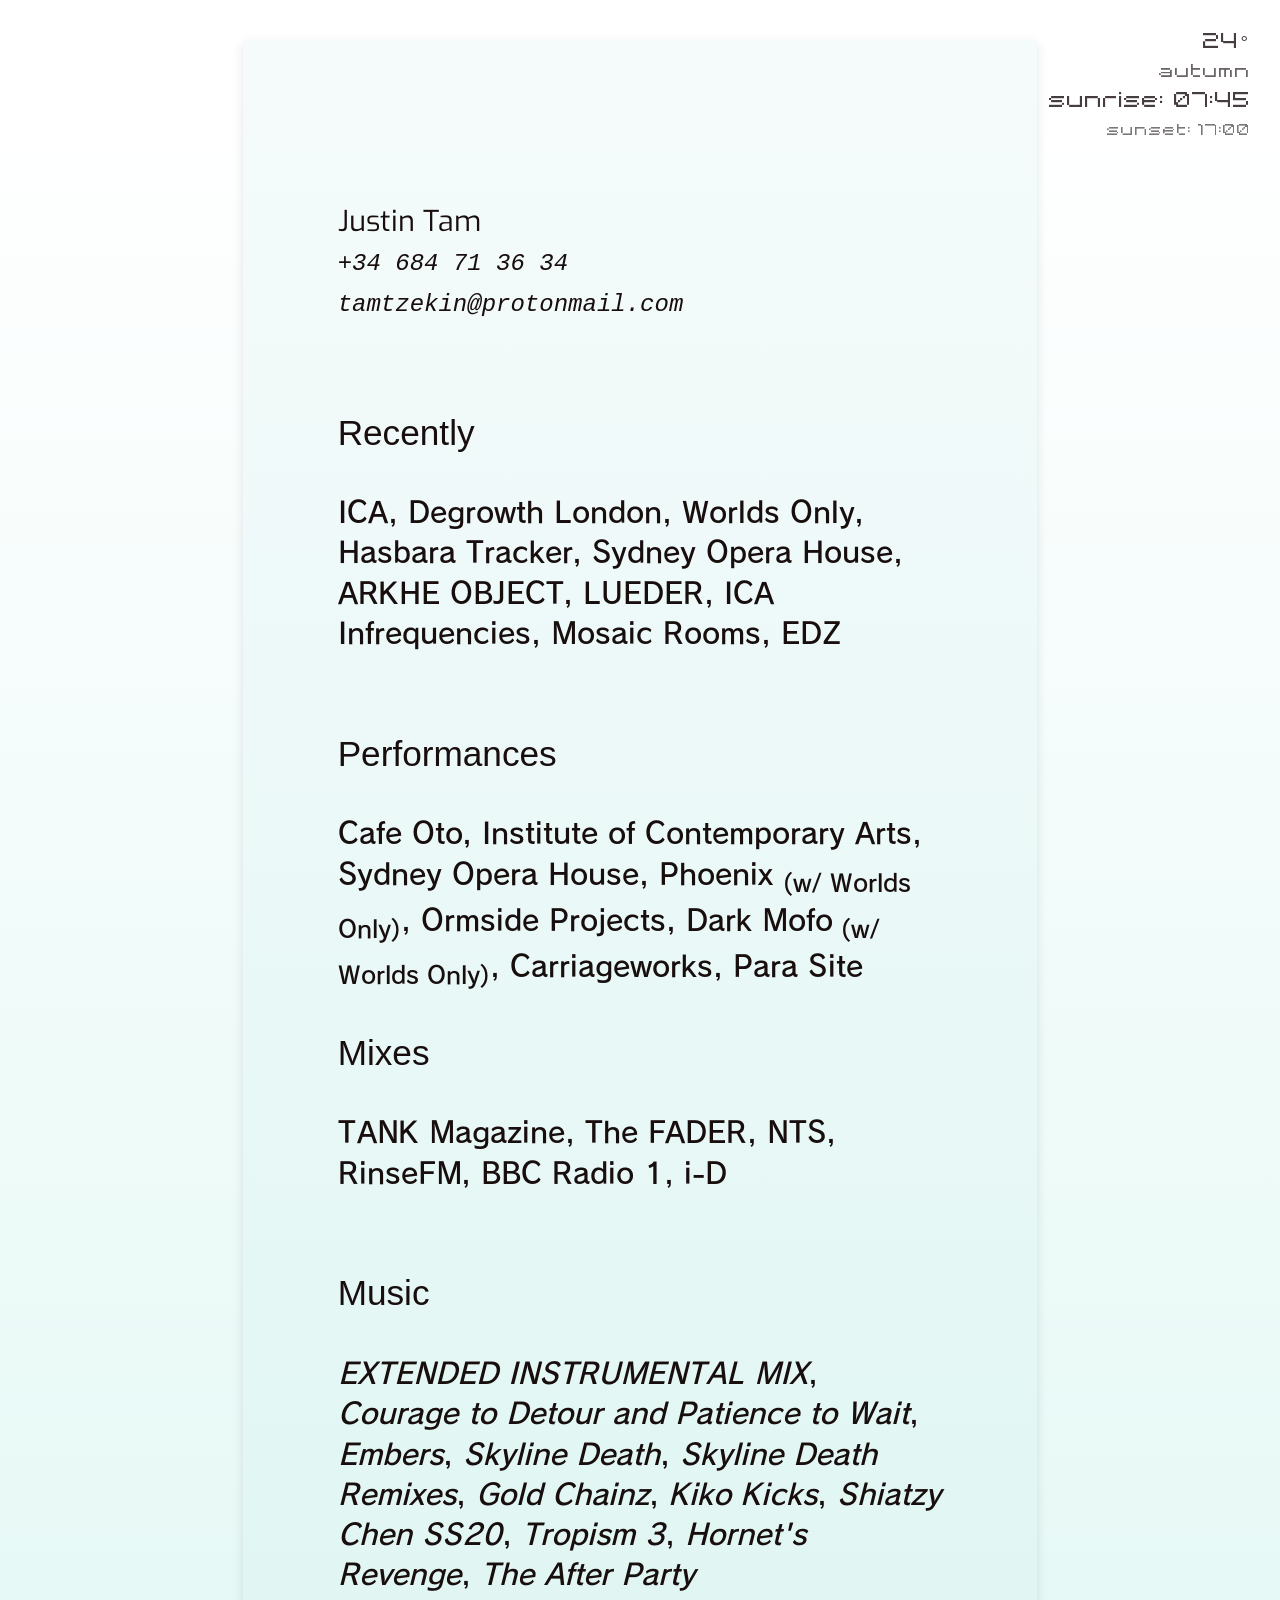
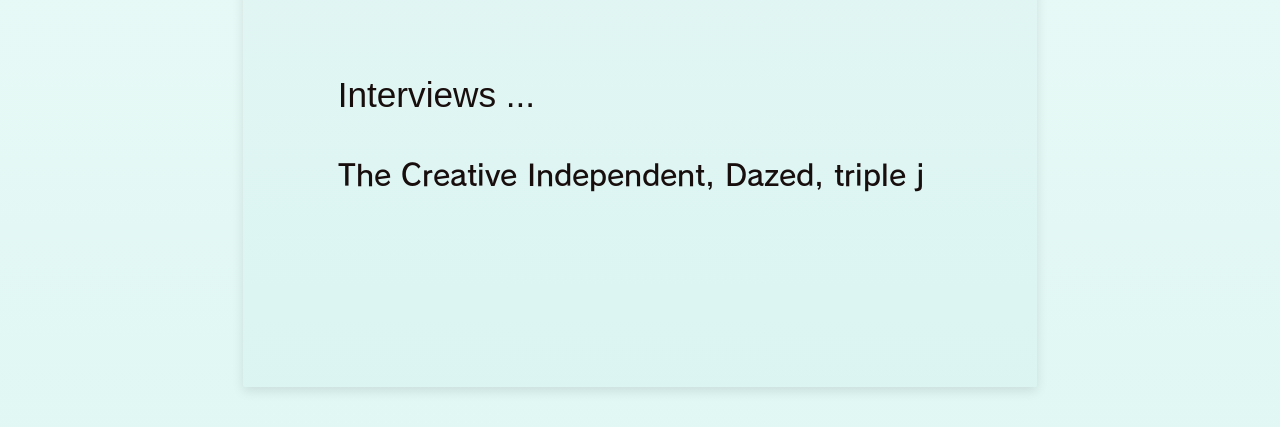
==== commit 07522c26: "new font, neater weather component, neater namecard that appears to left" ====
--- a/index.html
+++ b/index.html
@@ -9,6 +9,9 @@
 <meta name="viewport" content="width=device-width,height=device-height,initial-scale=1.0"/>
 <meta name="description"content="Justin Tam is a fiction writer, musician, programmer, and game designer based in London."
 <meta name="keywords" content="Music, sound design, Asian artists, Asian musicians, Eternal Dragonz, Skyline Death, Sydney Opera House, Victoria Kim, V Kim, Kiko Kicks, Gold Chainz">
+<link rel="preconnect" href="https://fonts.googleapis.com">
+<link rel="preconnect" href="https://fonts.gstatic.com" crossorigin>
+<link href="https://fonts.googleapis.com/css2?family=DM+Sans:ital,opsz,wght@0,9..40,100..1000;1,9..40,100..1000&family=Exo:ital,wght@0,100..900;1,100..900&display=swap" rel="stylesheet">
 <link href="assets/style.css" rel="stylesheet" type="text/css">
 <script src="script.js"></script>
 </head>
@@ -35,103 +38,35 @@
           </sup>
         </header>
 
-
-
-    <span class="lang-swap" data-language="Servicios: Diseño + Desarrollo Web, Experiencia Online, Producción de Sonido + Podcast">Services: Web Design + Development, Online Experience, Sound + Podcast Production
-    </span>
-
-    <br>
-      <br>
-
       <h3 class="lang-swap" data-language="Reciente">Recently </h3><br>
 
-      <p><a href="https://ica.art/" target="_blank">ICA</a>, <a href="https://explore.degrowthlondon.org/" target="_blank">Degrowth London</a>, <a href="https://worldsonly.world/" target="_blank">Worlds Only</a>, <a href="https://hasbaratracker.com/" target="_blank">Hasbara Tracker</a>, <a href="https://www.sydneyoperahouse.com/stream-read-listen" target="_blank">Sydney Opera House</a>, <a href="https://www.arkheobject.com/" target="_blank">ARKHE OBJECT</a>, <a href="https://lueder.shop/" target="_blank">LUEDER</a></p>
+      <p><a href="https://ica.art/" target="_blank">ICA</a>, <a href="https://explore.degrowthlondon.org/" target="_blank">Degrowth London</a>, <a href="https://worldsonly.world/" target="_blank">Worlds Only</a>, <a href="https://hasbaratracker.com/" target="_blank">Hasbara Tracker</a>, <a href="https://www.sydneyoperahouse.com/stream-read-listen" target="_blank">Sydney Opera House</a>, <a href="https://www.arkheobject.com/" target="_blank">ARKHE OBJECT</a>, <a href="https://lueder.shop/" target="_blank">LUEDER</a>,</p>
 
-      <li>Podcast production for <a href="https://www.ica.art/infrequencies" target="_blank">ICA</a>
-      </li>
-
-      <li>Podcast production for <a href="https://open.spotify.com/show/5gxnqYDnMcfVVMA0fKCz3x" target="_blank">Mosaic Rooms</a>
-      </li>
-
-      <li>Podcast production for <a href="https://open.spotify.com/show/491cFBW5L7YvdciKufolEf" target="_blank">EDZ</a>
-      </li>
-
-      <li>Podcast production for <a href="https://open.spotify.com/episode/0NImUSTzLXQZcjiHueVK46" target="_blank">Sydney Opera House</a>
-
-      <li>Digital campaigns for Sydney Opera House, including <a href="https://www.youtube.com/watch?v=HdIQET-s1J4" target="_blank">Homer Simpson vs. the Sydney Opera House</a>,
-        <a href="https://stories.sydneyoperahouse.com/renewing-an-icon/">Renewal storytelling project</a>, <a href="https://www.dazeddigital.com/photography/article/31172/1/the-photographer-who-captured-joy-division-and-new-order" target="_blank">Vivid LIVE festival</a></li>
+      <p><a href="https://www.ica.art/infrequencies" target="_blank">ICA Infrequencies</a>, <a href="https://open.spotify.com/show/5gxnqYDnMcfVVMA0fKCz3x" target="_blank">Mosaic Rooms</a>, <a href="https://open.spotify.com/show/491cFBW5L7YvdciKufolEf" target="_blank">EDZ</a></p>
 
     <br><br>
 
     <h3 class="lang-swap" data-language="Actuaciones">Performances</h3><br>
 
-    <li><a href="https://www.cafeoto.co.uk/events/scorpio-red-march-2024/" target="_blank">Cafe Oto</a></li>
-    
-    <li><a href="https://www.ica.art/live/minus-one/edz" target="_blank">Institute of Contemporary Arts</a></li>
-    
-    <li><a href="https://www.vice.com/en/article/is-the-opera-house-sydneys-last-club/" target="_blank">Sydney Opera House</a></li>
-
-    <li><a href="https://phoenixcentralpark.com.au/season-xi/worlds-only" target="_blank">Phoenix</a> <sub>(w/ Worlds Only)</sub></li>
-
-    <li><a href="https://on.soundcloud.com/Rcdef2Smz4EfU2K77" target="_blank">Ormside Projects</a></li>
-
-    <li><a href="https://darkmofo.net.au/program/night-mass-god-complex" target="_blank">Dark Mofo</a><sub> (w/ Worlds Only)</sub></li>
-    
-    <li><a href="http://unprojects.org.au/magazine/issues/issue-9-2/on-ownership/" target="_blank">Carriageworks</a></li>
-
-    <li><a href="https://www.para-site.art/exhibitions/in-search-of-miss-ruthless/" target="_blank">Para Site</a></li>
+    <p><a href="https://www.cafeoto.co.uk/events/scorpio-red-march-2024/" target="_blank">Cafe Oto</a>, <a href="https://www.ica.art/live/minus-one/edz" target="_blank">Institute of Contemporary Arts</a>, <a href="https://www.vice.com/en/article/is-the-opera-house-sydneys-last-club/" target="_blank">Sydney Opera House</a>, <a href="https://phoenixcentralpark.com.au/season-xi/worlds-only" target="_blank">Phoenix</a> <sub>(w/ Worlds Only)</sub>, <a href="https://on.soundcloud.com/Rcdef2Smz4EfU2K77" target="_blank">Ormside Projects</a>, <a href="https://darkmofo.net.au/program/night-mass-god-complex" target="_blank">Dark Mofo</a><sub> (w/ Worlds Only)</sub>, <a href="http://unprojects.org.au/magazine/issues/issue-9-2/on-ownership/" target="_blank">Carriageworks</a>, <a href="https://www.para-site.art/exhibitions/in-search-of-miss-ruthless/" target="_blank">Para Site</a></p>
 
     <br>
 
     <h3 class="lang-swap" data-language="Pinchando">Mixes</h3><br>
 
-    <li><a href="https://soundcloud.com/tank-magazine/tank-mix-tzekin" target="_blank">TANK Magazine</a></li>
-
-    <li><a href="https://www.thefader.com/2016/04/22/fader-mix-eternal-dragonz" target="_blank">The FADER</a></li>
-    
-    <li><a href="https://www.nts.live/shows/guests/episodes/eastern-margins-w-miho-hatori-tzekin-5th-september-2019" target="_blank">NTS</a></li>
-    
-    <li><a href="https://soundcloud.com/rinsefm/fadetomind140416" target="_blank">RinseFM</a></li>
-    
-    <li><a href="https://soundcloud.com/tzekin/victoria-kim-mix-for-annie-nightingale-on-bbc-r1-1xtra?in=tzekin/sets/mixes" target="_blank">BBC Radio 1</a></li>
-    
-    <li><a href="https://i-d.vice.com/en_au/article/nenqpx/victoria-kim-music-todrink-bubble-tea-to" target="_blank">i-D</a></li>
+    <p><a href="https://soundcloud.com/tank-magazine/tank-mix-tzekin" target="_blank">TANK Magazine</a>, <a href="https://www.thefader.com/2016/04/22/fader-mix-eternal-dragonz" target="_blank">The FADER</a>, <a href="https://www.nts.live/shows/guests/episodes/eastern-margins-w-miho-hatori-tzekin-5th-september-2019" target="_blank">NTS</a>, <a href="https://soundcloud.com/rinsefm/fadetomind140416" target="_blank">RinseFM</a>, <a href="https://soundcloud.com/tzekin/victoria-kim-mix-for-annie-nightingale-on-bbc-r1-1xtra?in=tzekin/sets/mixes" target="_blank">BBC Radio 1</a>, <a href="https://i-d.vice.com/en_au/article/nenqpx/victoria-kim-music-todrink-bubble-tea-to" target="_blank">i-D</a></p>
 
     <br><br>
 
     <h3 class="lang-swap" data-language="Música">Music</h3><br>
     
-    <li><a href="https://tzekin.bandcamp.com/album/extended-instrumental-mix" target="_blank"><em>EXTENDED INSTRUMENTAL MIX</em></a> (self-released, 2025)</li>
-
-    <li><a href="https://archive.org/details/worlds-only-courage-to-detour-and-patience-to-wait-/" target="_blank"><em>Courage to Detour and Patience to Wait</em></a> (self-released, 2024)</li>
-    
-    <li><a href="https://eternaldragonz.bandcamp.com/album/embers" target="_blank"><em>Embers</em></a> (EDZ, 2020)</li>
-
-    <li><a href="https://tzekin.bandcamp.com/album/skyline-death" target="_blank"><em>Skyline Death</em></a> (EDZ, 2018)</li>
-
-    <li><a href="https://tzekin.bandcamp.com/album/skyline-death-remixes-2" target="_blank"><em>Skyline Death Remixes</em></a> (EDZ, 2019)</li>
-    
-    <li><a href="https://open.spotify.com/album/0VB2XpSGxLoxxxPV38pB45" target="_blank"><em>Gold Chainz</em></a> (Silverback Recordings, 2018)</li>
-    
-    <li><a href="https://soundcloud.com/180fact/victoria-kim-01-kiko-kicks" target="_blank"><em>Kiko Kicks</em></a> (Car Crash Set, 2015)</li>
-
-    <br><br>
-
-    <li><a href="https://vimeo.com/440631277" target="_blank"><em>Shiatzy Chen SS20</em></a></li> 
-    <li><a href="https://www.nhuxuanhua.com/tropism-3-here-they-us-i-there" target="_blank"><em>Tropism 3</em></a> (Nhu Xuan Hua)</li>
-    <li><a href="https://festival.vconline.org/2018/films/hornets-revenge/" target="_blank"><em>Hornet's Revenge</em></a> (dir. Jing Niu)</li>
-    <li><a href="https://letterboxd.com/film/the-after-party-2016/" target="_blank"><em>The After Party</em></a> (dir. Eliza Brownlie)</li>
+    <p><a href="https://tzekin.bandcamp.com/album/extended-instrumental-mix" target="_blank"><em>EXTENDED INSTRUMENTAL MIX</em></a>, <a href="https://archive.org/details/worlds-only-courage-to-detour-and-patience-to-wait-/" target="_blank"><em>Courage to Detour and Patience to Wait</em></a>, <a href="https://eternaldragonz.bandcamp.com/album/embers" target="_blank"><em>Embers</em></a>, <a href="https://tzekin.bandcamp.com/album/skyline-death" target="_blank"><em>Skyline Death</em></a>, <a href="https://tzekin.bandcamp.com/album/skyline-death-remixes-2" target="_blank"><em>Skyline Death Remixes</em></a>, <a href="https://open.spotify.com/album/0VB2XpSGxLoxxxPV38pB45" target="_blank"><em>Gold Chainz</em></a>, <a href="https://soundcloud.com/180fact/victoria-kim-01-kiko-kicks" target="_blank"><em>Kiko Kicks</em></a>, <a href="https://vimeo.com/440631277" target="_blank"><em>Shiatzy Chen SS20</em></a>, <a href="https://www.nhuxuanhua.com/tropism-3-here-they-us-i-there" target="_blank"><em>Tropism 3</em></a>, <a href="https://festival.vconline.org/2018/films/hornets-revenge/" target="_blank"><em>Hornet's Revenge</em></a>, <a href="https://letterboxd.com/film/the-after-party-2016/" target="_blank"><em>The After Party</em></a></p>
 
     <br><br>
 
     <h3 class="lang-swap" data-language="Entrevistas ...">Interviews ...</h3><br>
-    <li><a href="https://thecreativeindependent.com/people/dj-and-saxophonist-justin-tam-on-finding-the-moment-that-shifts-your-perspective/" target="_blank">The Creative Independent</a></li>
     
-    <li><a href="http://www.dazeddigital.com/music/article/31069/1/exploring-the-asian-art-underground-through-a-western-lens" target="_blank">Dazed</a></li>
-    
-    <li><a href="" target="_blank">The FADER</a></li>
-        
-    <li><a href="https://www.abc.net.au/triplej/programs/something-more/tzekin/10803944" target="_blank">triple j</a></li>
+    <p><a href="https://thecreativeindependent.com/people/dj-and-saxophonist-justin-tam-on-finding-the-moment-that-shifts-your-perspective/" target="_blank">The Creative Independent</a>, <a href="http://www.dazeddigital.com/music/article/31069/1/exploring-the-asian-art-underground-through-a-western-lens" target="_blank">Dazed</a>, <a href="https://www.abc.net.au/triplej/programs/something-more/tzekin/10803944" target="_blank">triple j</a></p>
 
     <br><br>
 
--- a/assets/style.css
+++ b/assets/style.css
@@ -2,6 +2,16 @@
     font-family: 'Pantasia', serif;
     src: url("../justintam.github.io/assets/fonts/PantasiaCondensed-Regular.otf") format("opentype");
     /* font-display: fallback; */
+}
+
+@font-face {
+    font-family: 'BM Spa';
+    src: url("fonts/BMSPA___.TTF") format("truetype");
+}
+
+@font-face {
+    font-family: 'FOT-Rodin Pro';
+    src: url("fonts/FOT-Rodin Pro DB.otf") format("opentype");
 }
 
 #links {
@@ -113,7 +123,7 @@
 
 html {
 	min-height: 100%;
-	background: linear-gradient(hwb(170 88% 3%) 5%, rgba(188,228,229, 0) 98%);
+	background: linear-gradient(rgba(188,228,229, 0) 5%, hwb(170 88% 3%) 98%);
 	overscroll-behavior: none;
 }
 
@@ -125,7 +135,7 @@
 
 	font-size: 1.8rem;
 	
-	font-family: serif;
+	font-family: 'FOT-Rodin Pro', 'DM Sans', 'Segoe UI', sans-serif;
 	
 	line-height: 1.4;
 	margin: 0;
@@ -157,7 +167,26 @@
 	z-index: 100;
 	padding: 10px 0;
 	--scroll-progress: 0;
-	transition: color 0.2s cubic-bezier(0.4, 0, 0.2, 1);
+	font-family: 'Exo', sans-serif;
+}
+
+.header-morphed {
+	position: fixed;
+	top: 30px;
+	left: 30px;
+	z-index: 101;
+	padding: 0;
+	font-family: 'FOT-Rodin Pro', 'BM Spa', monospace;
+	font-size: 1.2rem;
+	opacity: 0;
+	transform: scale(0.6);
+	transform-origin: top left;
+	color: var(--color-text);
+}
+
+/* Services text uses Segoe UI */
+.page > .lang-swap {
+	font-family: 'Segoe UI', sans-serif;
 }
 
 .weather {
@@ -167,9 +196,11 @@
 	font-size: 1.2rem;
 	opacity: 0.8;
 	display: flex;
-	align-items: center;
-	gap: 15px;
+	flex-direction: column;
+	align-items: flex-end;
+	gap: 5px;
 	z-index: 200;
+	font-family: 'BM Spa', monospace;
 }
 
 .weather #temp {
@@ -186,18 +217,12 @@
 	opacity: 0.7;
 }
 
-header.scrolled {
-	color: var(--color-link-hover);
-}
-
-header.scrolled * {
-	color: var(--color-link-hover) !important;
-}
 
 /* Smooth transitions for dynamic blur effect */
 .page > span,
 .page > h3,
-.page > li {
+.page > li,
+.page > p {
 	transition: filter 0.1s ease-out;
 }
 
@@ -274,8 +299,9 @@
 }
 
 a[target="_blank"]:hover::after {
-  content: url([data-uri]);
+  content: "彡";
   margin: 0 3px 0 5px;
+  font-size: 0.8em;
 }
 
 h1 {
@@ -286,9 +312,13 @@
 
 h3 {
 	font-size: 2.2rem;
-	font-family: serif;
+	font-family: 'FOT-Rodin Pro', 'Exo', sans-serif;
 	font-weight: 400;
 	display: inline-block;
+}
+
+h2 {
+	font-family: 'FOT-Rodin Pro', 'Exo', sans-serif;
 }
 
 h3:hover {
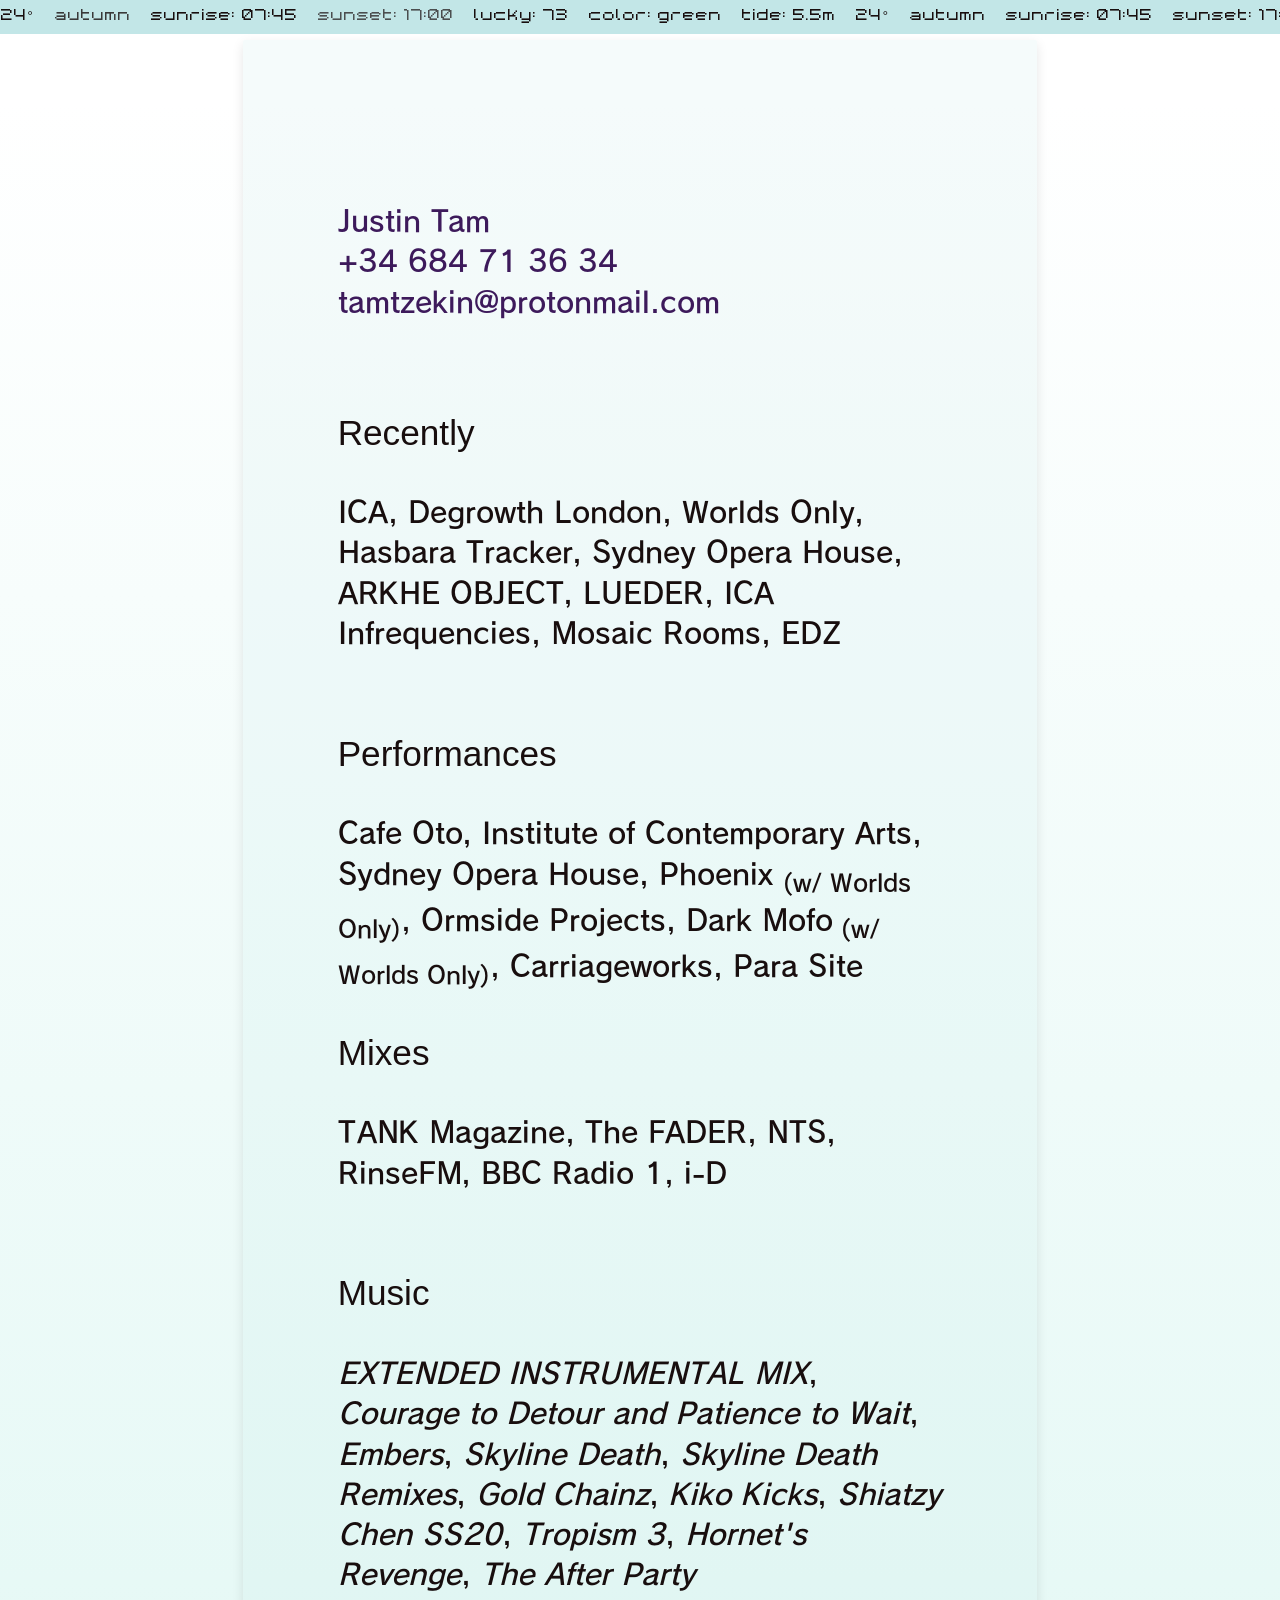
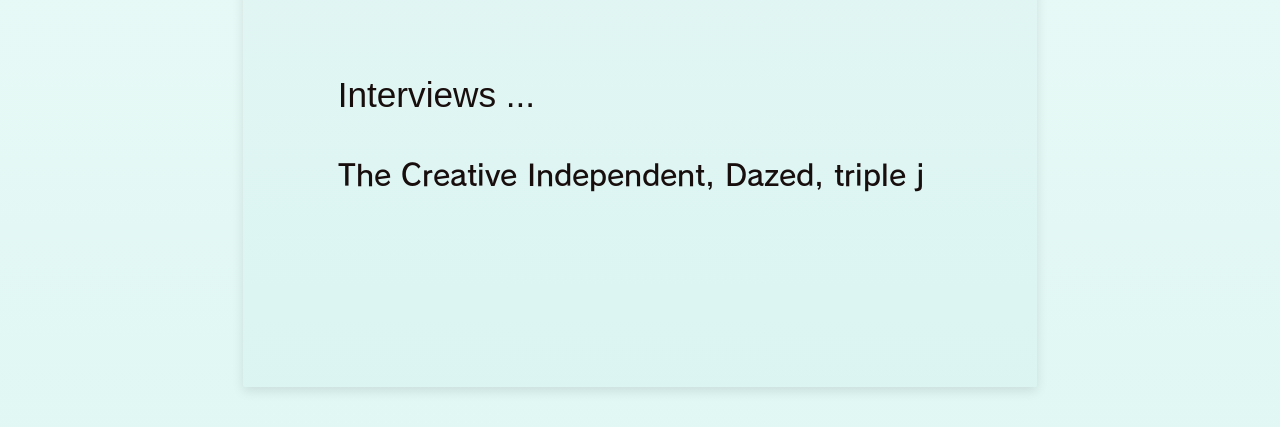
==== commit 94a07be8: "mobile fixes, neater weather component, unstickied header" ====
--- a/index.html
+++ b/index.html
@@ -22,6 +22,9 @@
       <span id="season">--</span>
       <span id="sunrise">sunrise: --</span>
       <span id="sunset">sunset: --</span>
+      <span id="lucky-number">lucky number: --</span>
+      <span id="lucky-color">color: --</span>
+      <span id="tide-level">tide: --</span>
     </div>
 
     <div class="page">
--- a/assets/style.css
+++ b/assets/style.css
@@ -162,26 +162,25 @@
 }
 
 header {
-	position: sticky;
-	top: 0;
+	position: relative;
 	z-index: 100;
 	padding: 10px 0;
 	--scroll-progress: 0;
-	font-family: 'Exo', sans-serif;
-}
-
-.header-morphed {
-	position: fixed;
-	top: 30px;
-	left: 30px;
-	z-index: 101;
-	padding: 0;
-	font-family: 'FOT-Rodin Pro', 'BM Spa', monospace;
-	font-size: 1.2rem;
-	opacity: 0;
-	transform: scale(0.6);
-	transform-origin: top left;
-	color: var(--color-text);
+	/* same type as the body copy, just dark purple */
+	font-family: inherit;
+	color: #3d1a5b;
+}
+
+header a {
+	color: inherit;
+}
+
+header sup {
+	font-family: inherit;
+	font-style: normal;
+	/* body copy size, not the smaller sup default */
+	font-size: inherit;
+	vertical-align: baseline;
 }
 
 /* Services text uses Segoe UI */
@@ -198,9 +197,20 @@
 	display: flex;
 	flex-direction: column;
 	align-items: flex-end;
-	gap: 5px;
 	z-index: 200;
 	font-family: 'BM Spa', monospace;
+}
+
+.weather-track {
+	display: flex;
+	flex-direction: column;
+	align-items: flex-end;
+	gap: 5px;
+}
+
+/* Second copy exists only to make the mobile marquee loop seamlessly */
+.weather-track--clone {
+	display: none;
 }
 
 .weather #temp {
@@ -393,25 +403,88 @@
 	/* padding-top: 10rem; */
 }
 
+/** NARROW VIEW - weather becomes a marquee header bar **/
+@media only screen and (max-width: 1284px) {
+	body {
+		/* top padding >= weather bar height, so no gap shows above the page */
+		padding-top: 40px;
+	}
+
+	/* Weather runs horizontally across the top, pinned to the viewport */
+	.weather {
+		top: 0;
+		left: 0;
+		right: 0;
+		height: 34px;
+		flex-direction: row;
+		align-items: center;
+		justify-content: flex-start;
+		flex-wrap: nowrap;
+		font-size: 0.85rem;
+		opacity: 1;
+		background: rgba(188,228,229, 0.9);
+		backdrop-filter: blur(8px);
+		-webkit-backdrop-filter: blur(8px);
+		overflow: hidden;
+	}
+
+	.weather-track {
+		flex: 0 0 auto;
+		flex-direction: row;
+		align-items: center;
+		gap: 20px;
+		padding-right: 20px;
+		animation: weather-marquee 60s linear infinite;
+	}
+
+	.weather-track--clone {
+		display: flex;
+	}
+
+	.weather span {
+		flex: 0 0 auto;
+		white-space: nowrap;
+	}
+
+	.weather #season,
+	.weather #sunset {
+		font-size: 0.85rem;
+	}
+}
+
 /** MOBILE VIEW **/
 @media only screen and (max-width: 768px) {
 	body {
-		padding: 20px 10px;
-	}
-	
+		padding: 40px 10px 20px;
+	}
+
 	.page {
 		max-width: 100%;
 		padding: 30px 20px;
+		/* without this the padding is added to width:100% and text runs off-screen */
+		box-sizing: border-box;
 		box-shadow: none;
 		border-radius: 0;
 	}
-	
+
 	img {
 		width: 100%;
 	}
-	
+
 	iframe {
 		width: 100%;
+	}
+}
+
+/* Two identical tracks side by side: each slides its own width, then resets */
+@keyframes weather-marquee {
+	from { transform: translateX(0); }
+	to { transform: translateX(-100%); }
+}
+
+@media (prefers-reduced-motion: reduce) {
+	.weather-track {
+		animation: none;
 	}
 }
 
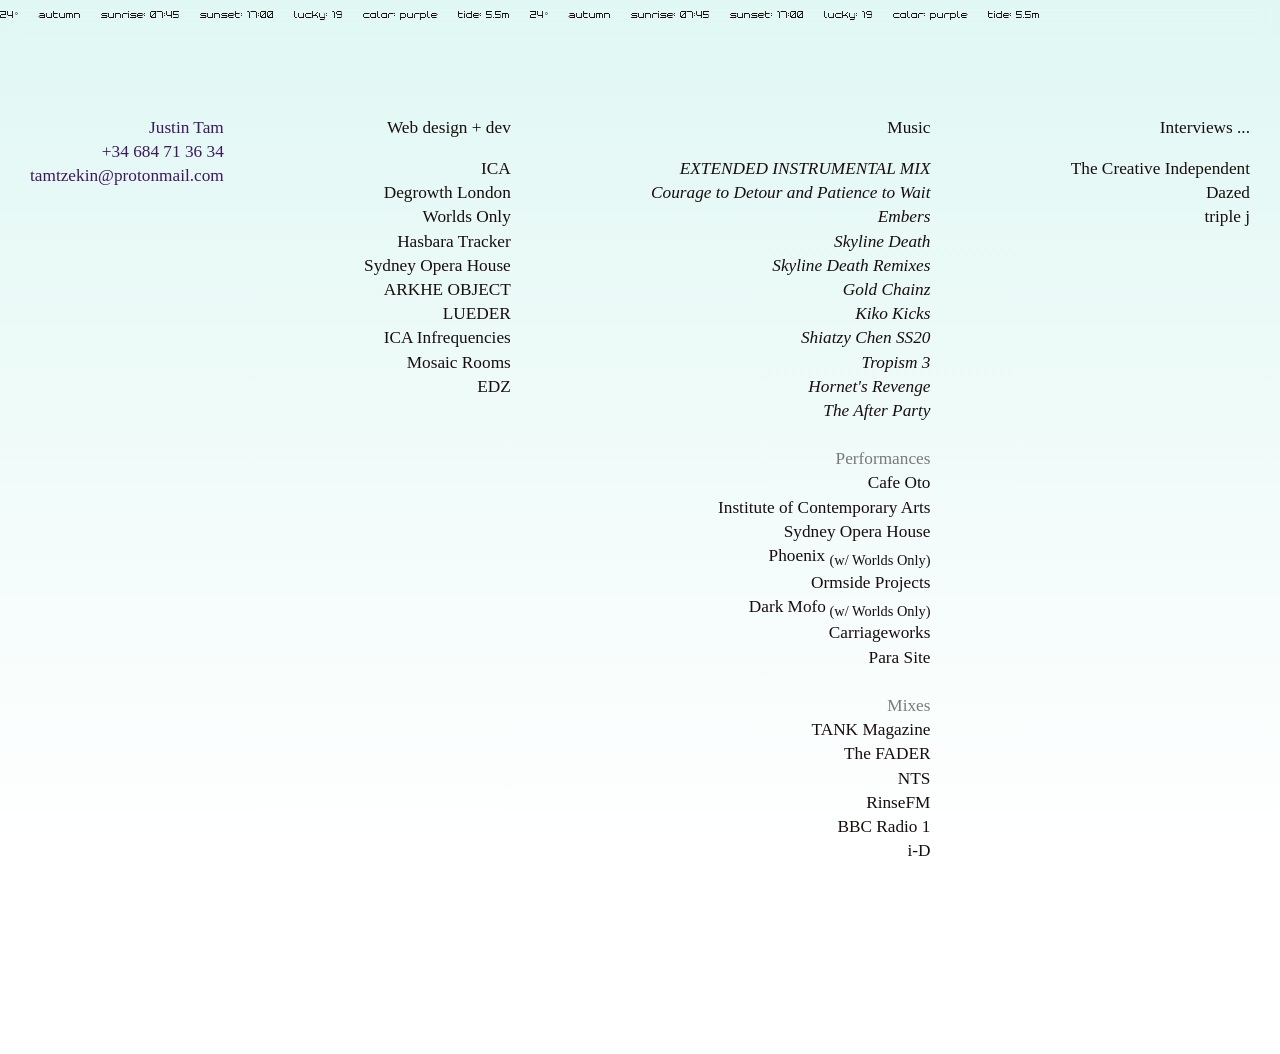
==== commit 59cd98a9: "column layout, serif font, weather row along the top - sections laid out as right-aligned columns th" ====
--- a/index.html
+++ b/index.html
@@ -1,80 +1,109 @@
-<!DOCTYPE html>
-<html lang="en">
-
-<head>
-<link rel="icon" 
-      type="image/png" 
-      href="fav.png"></link>
-<meta charset="utf-8">
-<meta name="viewport" content="width=device-width,height=device-height,initial-scale=1.0"/>
-<meta name="description"content="Justin Tam is a fiction writer, musician, programmer, and game designer based in London."
-<meta name="keywords" content="Music, sound design, Asian artists, Asian musicians, Eternal Dragonz, Skyline Death, Sydney Opera House, Victoria Kim, V Kim, Kiko Kicks, Gold Chainz">
-<link rel="preconnect" href="https://fonts.googleapis.com">
-<link rel="preconnect" href="https://fonts.gstatic.com" crossorigin>
-<link href="https://fonts.googleapis.com/css2?family=DM+Sans:ital,opsz,wght@0,9..40,100..1000;1,9..40,100..1000&family=Exo:ital,wght@0,100..900;1,100..900&display=swap" rel="stylesheet">
-<link href="assets/style.css" rel="stylesheet" type="text/css">
-<script src="script.js"></script>
-</head>
-
-<body>
-    <div class="weather" id="weather">
-      <span id="temp">--°</span>
-      <span id="season">--</span>
-      <span id="sunrise">sunrise: --</span>
-      <span id="sunset">sunset: --</span>
-      <span id="lucky-number">lucky number: --</span>
-      <span id="lucky-color">color: --</span>
-      <span id="tide-level">tide: --</span>
-    </div>
-
-    <div class="page">
-
-        <header>
-          <span class="lang-swap" data-language="谭梓建">Justin Tam</span> 
-          <br>
-          <sup>
-            <a href="tel:+34 684 71 36 34">+34 684 71 36 34</a><br>
-            <a href="mailto:tamtzekin@protonmail.com">tamtzekin@protonmail.com</a>
-            <br>
-            <br>
-      
-          </sup>
-        </header>
-
-      <h3 class="lang-swap" data-language="Reciente">Recently </h3><br>
-
-      <p><a href="https://ica.art/" target="_blank">ICA</a>, <a href="https://explore.degrowthlondon.org/" target="_blank">Degrowth London</a>, <a href="https://worldsonly.world/" target="_blank">Worlds Only</a>, <a href="https://hasbaratracker.com/" target="_blank">Hasbara Tracker</a>, <a href="https://www.sydneyoperahouse.com/stream-read-listen" target="_blank">Sydney Opera House</a>, <a href="https://www.arkheobject.com/" target="_blank">ARKHE OBJECT</a>, <a href="https://lueder.shop/" target="_blank">LUEDER</a>,</p>
-
-      <p><a href="https://www.ica.art/infrequencies" target="_blank">ICA Infrequencies</a>, <a href="https://open.spotify.com/show/5gxnqYDnMcfVVMA0fKCz3x" target="_blank">Mosaic Rooms</a>, <a href="https://open.spotify.com/show/491cFBW5L7YvdciKufolEf" target="_blank">EDZ</a></p>
-
-    <br><br>
-
-    <h3 class="lang-swap" data-language="Actuaciones">Performances</h3><br>
-
-    <p><a href="https://www.cafeoto.co.uk/events/scorpio-red-march-2024/" target="_blank">Cafe Oto</a>, <a href="https://www.ica.art/live/minus-one/edz" target="_blank">Institute of Contemporary Arts</a>, <a href="https://www.vice.com/en/article/is-the-opera-house-sydneys-last-club/" target="_blank">Sydney Opera House</a>, <a href="https://phoenixcentralpark.com.au/season-xi/worlds-only" target="_blank">Phoenix</a> <sub>(w/ Worlds Only)</sub>, <a href="https://on.soundcloud.com/Rcdef2Smz4EfU2K77" target="_blank">Ormside Projects</a>, <a href="https://darkmofo.net.au/program/night-mass-god-complex" target="_blank">Dark Mofo</a><sub> (w/ Worlds Only)</sub>, <a href="http://unprojects.org.au/magazine/issues/issue-9-2/on-ownership/" target="_blank">Carriageworks</a>, <a href="https://www.para-site.art/exhibitions/in-search-of-miss-ruthless/" target="_blank">Para Site</a></p>
-
-    <br>
-
-    <h3 class="lang-swap" data-language="Pinchando">Mixes</h3><br>
-
-    <p><a href="https://soundcloud.com/tank-magazine/tank-mix-tzekin" target="_blank">TANK Magazine</a>, <a href="https://www.thefader.com/2016/04/22/fader-mix-eternal-dragonz" target="_blank">The FADER</a>, <a href="https://www.nts.live/shows/guests/episodes/eastern-margins-w-miho-hatori-tzekin-5th-september-2019" target="_blank">NTS</a>, <a href="https://soundcloud.com/rinsefm/fadetomind140416" target="_blank">RinseFM</a>, <a href="https://soundcloud.com/tzekin/victoria-kim-mix-for-annie-nightingale-on-bbc-r1-1xtra?in=tzekin/sets/mixes" target="_blank">BBC Radio 1</a>, <a href="https://i-d.vice.com/en_au/article/nenqpx/victoria-kim-music-todrink-bubble-tea-to" target="_blank">i-D</a></p>
-
-    <br><br>
-
-    <h3 class="lang-swap" data-language="Música">Music</h3><br>
-    
-    <p><a href="https://tzekin.bandcamp.com/album/extended-instrumental-mix" target="_blank"><em>EXTENDED INSTRUMENTAL MIX</em></a>, <a href="https://archive.org/details/worlds-only-courage-to-detour-and-patience-to-wait-/" target="_blank"><em>Courage to Detour and Patience to Wait</em></a>, <a href="https://eternaldragonz.bandcamp.com/album/embers" target="_blank"><em>Embers</em></a>, <a href="https://tzekin.bandcamp.com/album/skyline-death" target="_blank"><em>Skyline Death</em></a>, <a href="https://tzekin.bandcamp.com/album/skyline-death-remixes-2" target="_blank"><em>Skyline Death Remixes</em></a>, <a href="https://open.spotify.com/album/0VB2XpSGxLoxxxPV38pB45" target="_blank"><em>Gold Chainz</em></a>, <a href="https://soundcloud.com/180fact/victoria-kim-01-kiko-kicks" target="_blank"><em>Kiko Kicks</em></a>, <a href="https://vimeo.com/440631277" target="_blank"><em>Shiatzy Chen SS20</em></a>, <a href="https://www.nhuxuanhua.com/tropism-3-here-they-us-i-there" target="_blank"><em>Tropism 3</em></a>, <a href="https://festival.vconline.org/2018/films/hornets-revenge/" target="_blank"><em>Hornet's Revenge</em></a>, <a href="https://letterboxd.com/film/the-after-party-2016/" target="_blank"><em>The After Party</em></a></p>
-
-    <br><br>
-
-    <h3 class="lang-swap" data-language="Entrevistas ...">Interviews ...</h3><br>
-    
-    <p><a href="https://thecreativeindependent.com/people/dj-and-saxophonist-justin-tam-on-finding-the-moment-that-shifts-your-perspective/" target="_blank">The Creative Independent</a>, <a href="http://www.dazeddigital.com/music/article/31069/1/exploring-the-asian-art-underground-through-a-western-lens" target="_blank">Dazed</a>, <a href="https://www.abc.net.au/triplej/programs/something-more/tzekin/10803944" target="_blank">triple j</a></p>
-
-    <br><br>
-
-    </p>
-    </div>
-</body>
-</html>
-
+<!DOCTYPE html>
+<html lang="en">
+
+<head>
+<link rel="icon" 
+      type="image/png" 
+      href="fav.png"></link>
+<meta charset="utf-8">
+<meta name="viewport" content="width=device-width,height=device-height,initial-scale=1.0"/>
+<meta name="description"content="Justin Tam is a fiction writer, musician, programmer, and game designer based in London."
+<meta name="keywords" content="Music, sound design, Asian artists, Asian musicians, Eternal Dragonz, Skyline Death, Sydney Opera House, Victoria Kim, V Kim, Kiko Kicks, Gold Chainz">
+<link rel="preconnect" href="https://fonts.googleapis.com">
+<link rel="preconnect" href="https://fonts.gstatic.com" crossorigin>
+<link href="https://fonts.googleapis.com/css2?family=DM+Sans:ital,opsz,wght@0,9..40,100..1000;1,9..40,100..1000&family=Exo:ital,wght@0,100..900;1,100..900&display=swap" rel="stylesheet">
+<link href="assets/style.css?v=23" rel="stylesheet" type="text/css">
+<script src="script.js?v=4"></script>
+</head>
+
+<body>
+    <div class="weather" id="weather">
+      <span id="temp">--°</span>
+      <span id="season">--</span>
+      <span id="sunrise">sunrise: --</span>
+      <span id="sunset">sunset: --</span>
+      <span id="lucky-number">lucky number: --</span>
+      <span id="lucky-color">color: --</span>
+      <span id="tide-level">tide: --</span>
+    </div>
+
+    <div class="page">
+
+        <header>
+          <span class="lang-swap" data-language="谭梓建">Justin Tam</span> 
+          <br>
+          <sup>
+            <a href="tel:+34 684 71 36 34">+34 684 71 36 34</a><br>
+            <a href="mailto:tamtzekin@protonmail.com">tamtzekin@protonmail.com</a>
+            <br>
+            <br>
+      
+          </sup>
+        </header>
+
+      <div class="col">
+        <h3 class="lang-swap" data-language="Diseño + desarrollo web">Web design + dev</h3><br>
+
+      <p><a href="https://ica.art/" target="_blank">ICA</a><br>
+      <a href="https://explore.degrowthlondon.org/" target="_blank">Degrowth London</a><br>
+      <a href="https://worldsonly.world/" target="_blank">Worlds Only</a><br>
+      <a href="https://hasbaratracker.com/" target="_blank">Hasbara Tracker</a><br>
+      <a href="https://www.sydneyoperahouse.com/stream-read-listen" target="_blank">Sydney Opera House</a><br>
+      <a href="https://www.arkheobject.com/" target="_blank">ARKHE OBJECT</a><br>
+      <a href="https://lueder.shop/" target="_blank">LUEDER</a></p><br>
+
+      <p><a href="https://www.ica.art/infrequencies" target="_blank">ICA Infrequencies</a><br>
+      <a href="https://open.spotify.com/show/5gxnqYDnMcfVVMA0fKCz3x" target="_blank">Mosaic Rooms</a><br>
+      <a href="https://open.spotify.com/show/491cFBW5L7YvdciKufolEf" target="_blank">EDZ</a></p>
+      </div>
+
+      <div class="col">
+        <h3 class="lang-swap" data-language="Música">Music</h3><br>
+
+    <p><a href="https://tzekin.bandcamp.com/album/extended-instrumental-mix" target="_blank"><em>EXTENDED INSTRUMENTAL MIX</em></a><br>
+      <a href="https://archive.org/details/worlds-only-courage-to-detour-and-patience-to-wait-/" target="_blank"><em>Courage to Detour and Patience to Wait</em></a><br>
+      <a href="https://eternaldragonz.bandcamp.com/album/embers" target="_blank"><em>Embers</em></a><br>
+      <a href="https://tzekin.bandcamp.com/album/skyline-death" target="_blank"><em>Skyline Death</em></a><br>
+      <a href="https://tzekin.bandcamp.com/album/skyline-death-remixes-2" target="_blank"><em>Skyline Death Remixes</em></a><br>
+      <a href="https://open.spotify.com/album/0VB2XpSGxLoxxxPV38pB45" target="_blank"><em>Gold Chainz</em></a><br>
+      <a href="https://soundcloud.com/180fact/victoria-kim-01-kiko-kicks" target="_blank"><em>Kiko Kicks</em></a><br>
+      <a href="https://vimeo.com/440631277" target="_blank"><em>Shiatzy Chen SS20</em></a><br>
+      <a href="https://www.nhuxuanhua.com/tropism-3-here-they-us-i-there" target="_blank"><em>Tropism 3</em></a><br>
+      <a href="https://festival.vconline.org/2018/films/hornets-revenge/" target="_blank"><em>Hornet's Revenge</em></a><br>
+      <a href="https://letterboxd.com/film/the-after-party-2016/" target="_blank"><em>The After Party</em></a></p>
+
+      <div class="sub">
+      <h4 class="lang-swap" data-language="Actuaciones">Performances</h4>
+    <p><a href="https://www.cafeoto.co.uk/events/scorpio-red-march-2024/" target="_blank">Cafe Oto</a><br>
+      <a href="https://www.ica.art/live/minus-one/edz" target="_blank">Institute of Contemporary Arts</a><br>
+      <a href="https://www.vice.com/en/article/is-the-opera-house-sydneys-last-club/" target="_blank">Sydney Opera House</a><br>
+      <a href="https://phoenixcentralpark.com.au/season-xi/worlds-only" target="_blank">Phoenix</a> <sub>(w/ Worlds Only)</sub><br>
+      <a href="https://on.soundcloud.com/Rcdef2Smz4EfU2K77" target="_blank">Ormside Projects</a><br>
+      <a href="https://darkmofo.net.au/program/night-mass-god-complex" target="_blank">Dark Mofo</a><sub> (w/ Worlds Only)</sub><br>
+      <a href="http://unprojects.org.au/magazine/issues/issue-9-2/on-ownership/" target="_blank">Carriageworks</a><br>
+      <a href="https://www.para-site.art/exhibitions/in-search-of-miss-ruthless/" target="_blank">Para Site</a></p>
+    </div>
+
+    <div class="sub">
+      <h4 class="lang-swap" data-language="Pinchando">Mixes</h4>
+    <p><a href="https://soundcloud.com/tank-magazine/tank-mix-tzekin" target="_blank">TANK Magazine</a><br>
+      <a href="https://www.thefader.com/2016/04/22/fader-mix-eternal-dragonz" target="_blank">The FADER</a><br>
+      <a href="https://www.nts.live/shows/guests/episodes/eastern-margins-w-miho-hatori-tzekin-5th-september-2019" target="_blank">NTS</a><br>
+      <a href="https://soundcloud.com/rinsefm/fadetomind140416" target="_blank">RinseFM</a><br>
+      <a href="https://soundcloud.com/tzekin/victoria-kim-mix-for-annie-nightingale-on-bbc-r1-1xtra?in=tzekin/sets/mixes" target="_blank">BBC Radio 1</a><br>
+      <a href="https://i-d.vice.com/en_au/article/nenqpx/victoria-kim-music-todrink-bubble-tea-to" target="_blank">i-D</a></p>
+    </div>
+      </div>
+
+      <div class="col">
+        <h3 class="lang-swap" data-language="Entrevistas ...">Interviews ...</h3><br>
+    
+    <p><a href="https://thecreativeindependent.com/people/dj-and-saxophonist-justin-tam-on-finding-the-moment-that-shifts-your-perspective/" target="_blank">The Creative Independent</a><br>
+      <a href="http://www.dazeddigital.com/music/article/31069/1/exploring-the-asian-art-underground-through-a-western-lens" target="_blank">Dazed</a><br>
+      <a href="https://www.abc.net.au/triplej/programs/something-more/tzekin/10803944" target="_blank">triple j</a></p>
+      </div>
+
+    </div>
+</body>
+</html>
+
--- a/assets/style.css
+++ b/assets/style.css
@@ -7,6 +7,19 @@
 @font-face {
     font-family: 'BM Spa';
     src: url("fonts/BMSPA___.TTF") format("truetype");
+}
+
+/* one family name for both styles, so <em> picks up the real italic */
+@font-face {
+    font-family: 'Martina Plantijn';
+    src: url("../static/fonts/martina-plantijn/test-martina-plantijn-regular.woff2") format("woff2");
+    font-style: normal;
+}
+
+@font-face {
+    font-family: 'Martina Plantijn';
+    src: url("../static/fonts/martina-plantijn/test-martina-plantijn-italic.woff2") format("woff2");
+    font-style: italic;
 }
 
 @font-face {
@@ -122,8 +135,9 @@
   }
 
 html {
+	font-size: 60%; /* global text scale: everything is rem-based */
 	min-height: 100%;
-	background: linear-gradient(rgba(188,228,229, 0) 5%, hwb(170 88% 3%) 98%);
+	background: linear-gradient(to top, rgba(188,228,229, 0) 5%, hwb(170 88% 3%) 98%);
 	overscroll-behavior: none;
 }
 
@@ -135,7 +149,7 @@
 
 	font-size: 1.8rem;
 	
-	font-family: 'FOT-Rodin Pro', 'DM Sans', 'Segoe UI', sans-serif;
+	font-family: 'Martina Plantijn', Georgia, serif;
 	
 	line-height: 1.4;
 	margin: 0;
@@ -143,7 +157,7 @@
 	position: relative;
 	z-index: 20;
 	display: flex;
-	justify-content: center;
+	justify-content: flex-end;
 	align-items: flex-start;
 	min-height: 100vh;
 	cursor: crosshair;
@@ -151,20 +165,64 @@
 	-webkit-font-smoothing:antialiased;-moz-osx-font-smoothing:grayscale;text-rendering:optimizeLegibility
 }
 
+/* Each section (namecard, then one per heading) is a column across the page */
 .page {
-	max-width: 160mm;
 	width: 100%;
-	background: rgba(188,228,229, 0.15);
-	padding: 40mm 25mm;
-	box-shadow: 0 4px 12px rgba(0,0,0,0.1);
-	border-radius: 2px;
+	box-sizing: border-box;
+	/* side padding + body's 20px = 30px, the same edges as the weather row */
+	padding: 20mm 10px 40mm;
 	position: relative;
+	text-align: right;
+	display: flex;
+	justify-content: space-between;
+	align-items: flex-start;
+	gap: 3rem;
+	/* columns never wrap or stack: when they don't fit, swipe sideways */
+	overflow-x: auto;
+	scrollbar-width: none; /* still scrolls, just no visible bar */
+	overscroll-behavior-x: none; /* no sideways rubber-band bounce; vertical scroll still passes through to the page */
+}
+
+.page::-webkit-scrollbar {
+	display: none; /* older Safari / Chrome */
+}
+
+.page > * {
+	flex: none;
+}
+
+/* Hint that the columns carry on to the right: a blur that deepens towards the
+   edge. script.js sets .has-more only while there is more to scroll to. */
+body::after {
+	content: '';
+	position: fixed;
+	top: 0;
+	right: 0;
+	bottom: 0;
+	width: 48px; /* about half a word */
+	z-index: 150; /* over the page text, under the weather bar (200) */
+	pointer-events: none;
+	-webkit-backdrop-filter: blur(5px);
+	backdrop-filter: blur(5px);
+	-webkit-mask-image: linear-gradient(to right, transparent, #000 60%);
+	mask-image: linear-gradient(to right, transparent, #000 60%);
+	opacity: 0;
+	transition: opacity 0.3s ease-out;
+}
+
+body.has-more::after {
+	opacity: 1;
+}
+
+/* so every column's first line sits on the same baseline as the namecard */
+.col > h3 {
+	margin-top: 0;
 }
 
 header {
 	position: relative;
 	z-index: 100;
-	padding: 10px 0;
+	padding: 0;
 	--scroll-progress: 0;
 	/* same type as the body copy, just dark purple */
 	font-family: inherit;
@@ -183,14 +241,11 @@
 	vertical-align: baseline;
 }
 
-/* Services text uses Segoe UI */
-.page > .lang-swap {
-	font-family: 'Segoe UI', sans-serif;
-}
-
 .weather {
-	position: fixed;
+	/* scrolls with the page, so the right-hand column never runs under it */
+	position: absolute;
 	top: 30px;
+	left: 30px;
 	right: 30px;
 	font-size: 1.2rem;
 	opacity: 0.8;
@@ -201,11 +256,14 @@
 	font-family: 'BM Spa', monospace;
 }
 
+/* one row across the top, first item at the left edge, last at the right */
 .weather-track {
 	display: flex;
-	flex-direction: column;
-	align-items: flex-end;
-	gap: 5px;
+	width: 100%;
+	justify-content: space-between;
+	gap: 20px;
+	line-height: 1.4;
+	white-space: nowrap;
 }
 
 /* Second copy exists only to make the mobile marquee loop seamlessly */
@@ -215,16 +273,6 @@
 
 .weather #temp {
 	font-weight: normal;
-}
-
-.weather #season {
-	font-size: 1rem;
-	opacity: 0.8;
-}
-
-.weather #sunset {
-	font-size: 0.9rem;
-	opacity: 0.7;
 }
 
 
@@ -308,10 +356,21 @@
     color: #fff;
 }
 
-a[target="_blank"]:hover::after {
+a[target="_blank"]:hover::before {
   content: "彡";
-  margin: 0 3px 0 5px;
+  margin: 0 5px 0 3px;
   font-size: 0.8em;
+}
+
+/* In the columns the icon hangs outside the link, so hovering never changes
+   the link's width (which used to resize the column and nudge its neighbours) */
+.col a[target="_blank"] {
+  position: relative;
+}
+
+.col a[target="_blank"]:hover::before {
+  position: absolute;
+  right: 100%;
 }
 
 h1 {
@@ -321,14 +380,31 @@
 } 
 
 h3 {
-	font-size: 2.2rem;
-	font-family: 'FOT-Rodin Pro', 'Exo', sans-serif;
+	/* same size as the body copy; the gap above does the separating */
+	font-size: inherit;
+	font-family: inherit;
 	font-weight: 400;
 	display: inline-block;
 }
 
+/* Sub areas of Music (Performances, Mixes): same column, a blank line above each */
+.sub {
+	margin-top: 1.4em;
+}
+
+.sub h4 {
+	font-size: inherit;
+	font-weight: 400;
+	margin: 0;
+	opacity: 0.55;
+}
+
+.sub p {
+	display: block;
+}
+
 h2 {
-	font-family: 'FOT-Rodin Pro', 'Exo', sans-serif;
+	font-family: inherit;
 }
 
 h3:hover {
@@ -403,6 +479,22 @@
 	/* padding-top: 10rem; */
 }
 
+/* Sideways-only page: when the viewport is tall enough to show the longest
+   column whole, lock vertical scrolling. Shorter viewports (a phone on its
+   side) keep it so nothing is cut off. */
+@media (min-height: 900px) {
+	html {
+		overflow: hidden;
+	}
+
+	body {
+		height: 100dvh;
+		min-height: 0;
+		box-sizing: border-box;
+		overflow: hidden;
+	}
+}
+
 /** NARROW VIEW - weather becomes a marquee header bar **/
 @media only screen and (max-width: 1284px) {
 	body {
@@ -412,6 +504,7 @@
 
 	/* Weather runs horizontally across the top, pinned to the viewport */
 	.weather {
+		position: fixed;
 		top: 0;
 		left: 0;
 		right: 0;
@@ -422,7 +515,6 @@
 		flex-wrap: nowrap;
 		font-size: 0.85rem;
 		opacity: 1;
-		background: rgba(188,228,229, 0.9);
 		backdrop-filter: blur(8px);
 		-webkit-backdrop-filter: blur(8px);
 		overflow: hidden;
@@ -430,9 +522,8 @@
 
 	.weather-track {
 		flex: 0 0 auto;
-		flex-direction: row;
+		width: auto;
 		align-items: center;
-		gap: 20px;
 		padding-right: 20px;
 		animation: weather-marquee 60s linear infinite;
 	}
@@ -444,11 +535,6 @@
 	.weather span {
 		flex: 0 0 auto;
 		white-space: nowrap;
-	}
-
-	.weather #season,
-	.weather #sunset {
-		font-size: 0.85rem;
 	}
 }
 
@@ -463,8 +549,6 @@
 		padding: 30px 20px;
 		/* without this the padding is added to width:100% and text runs off-screen */
 		box-sizing: border-box;
-		box-shadow: none;
-		border-radius: 0;
 	}
 
 	img {
@@ -568,7 +652,8 @@
   .lang-swap:hover::after {
 	content: attr(data-language);
 	position: absolute;
-	left: 0;
+	right: 0; /* swap text grows leftwards, keeping the right edge flush */
+	white-space: nowrap;
 	top: 0;
 	color: initial;
   }
